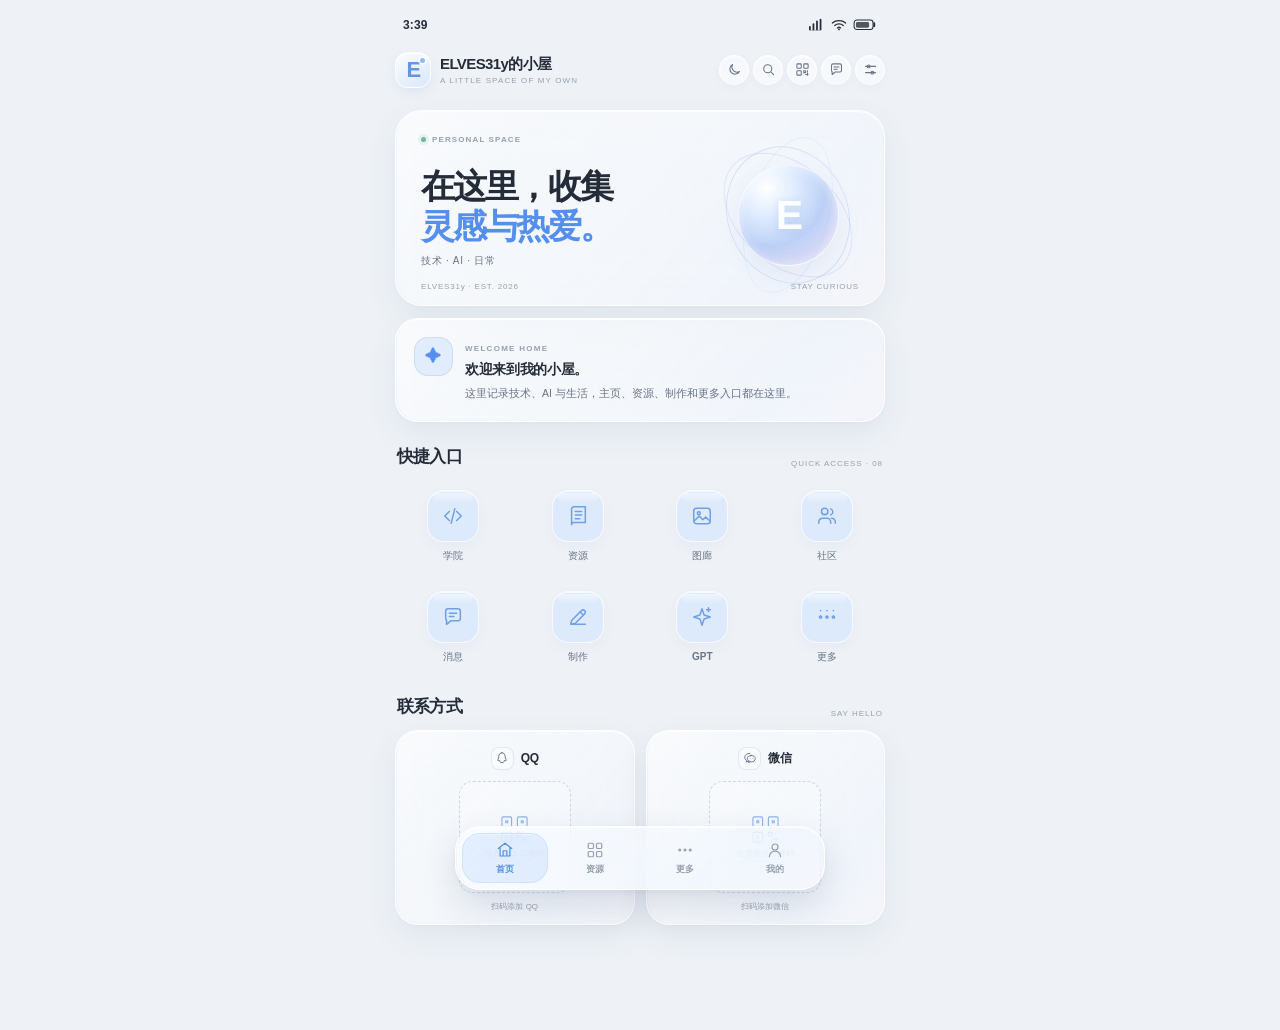
==== index.html @ 3756c9dd "Polish standalone app homepage: restore glass setting on load and reset search filters" ====
<!doctype html>
<html lang="zh-CN" data-theme="light">
<head>
<meta charset="utf-8">
<meta name="viewport" content="width=device-width,initial-scale=1,viewport-fit=cover">
<meta name="theme-color" content="#eef2f7">
<meta name="description" content="ELVES31y的小屋：一个轻量、简约的个人工具与社区入口。">
<title>ELVES31y的小屋</title>
<style>
:root{
 color-scheme:light;
 --page:#eef2f7;--ink:#252c39;--muted:#687487;--faint:#96a0af;
 --glass-alpha:.43;--glass-strong-alpha:.60;--glass-blur:20px;
 --stroke:rgba(255,255,255,.76);--stroke-soft:rgba(87,112,151,.13);
 --shadow:0 12px 32px rgba(54,74,108,.075),0 2px 6px rgba(54,74,108,.025),inset 0 1px 0 rgba(255,255,255,.85);
 --accent:#82b3ff;--accent-strong:#548fee;--accent-wash:rgba(121,172,255,.17);
 --ease:cubic-bezier(.2,.72,.25,1);
}
html[data-theme="dark"]{
 color-scheme:dark;
 --page:#191e27;--ink:#f0f3f8;--muted:#b2bdcd;--faint:#8290a3;
 --stroke:rgba(255,255,255,.15);--stroke-soft:rgba(226,235,255,.09);
 --shadow:0 15px 35px rgba(0,0,0,.18),0 2px 7px rgba(0,0,0,.08),inset 0 1px 0 rgba(255,255,255,.13);
 --accent:#91bdff;--accent-strong:#8db8ff;--accent-wash:rgba(117,169,255,.17);
}
*{box-sizing:border-box}
html{min-height:100%;scroll-behavior:smooth;scroll-padding-top:20px;background:var(--page)}
body{margin:0;min-height:100vh;overflow-x:hidden;background:var(--page);color:var(--ink);font-family:-apple-system,BlinkMacSystemFont,"SF Pro Display","Segoe UI","PingFang SC","Microsoft YaHei",sans-serif;-webkit-font-smoothing:antialiased;transition:background-color .28s ease,color .28s ease}
button,input{font:inherit}
button,a{-webkit-tap-highlight-color:transparent}
button{color:inherit}
svg{display:block}
button:focus-visible,a:focus-visible,input:focus-visible{outline:2px solid var(--accent-strong);outline-offset:3px}
.app{width:min(100%,520px);min-height:100vh;margin:0 auto;padding:env(safe-area-inset-top,0) 15px calc(105px + env(safe-area-inset-bottom,0));}
.statusbar{height:27px;display:flex;align-items:center;justify-content:space-between;padding:0 8px;color:var(--ink);font-size:12px;font-weight:700;letter-spacing:.01em}
.status-right{display:flex;align-items:center;gap:6px;color:var(--ink)}
.status-icon{width:16px;height:14px;display:block}
.battery{width:24px;height:12px}
.status-caption{font-size:10px;color:var(--muted);font-weight:550;margin-left:-3px}
.header{display:flex;align-items:center;justify-content:space-between;gap:8px;margin-top:4px;min-height:49px}
.brand{display:flex;align-items:center;gap:9px;min-width:0;color:var(--ink);text-decoration:none}
.logo{position:relative;width:36px;height:36px;flex:0 0 auto;display:grid;place-items:center;border-radius:13px;border:1px solid rgba(255,255,255,.78);background:linear-gradient(145deg,rgba(255,255,255,.78),rgba(199,221,255,.54));box-shadow:0 4px 12px rgba(70,104,160,.09),inset 0 1px 0 rgba(255,255,255,.9);color:#6495e1;font-size:22px;font-weight:780;letter-spacing:-.08em}
.logo:after{content:"";position:absolute;width:5px;height:5px;right:5px;top:5px;border-radius:50%;background:#8dbaff;box-shadow:0 0 0 2px rgba(255,255,255,.65)}
html[data-theme="dark"] .logo{background:linear-gradient(145deg,rgba(255,255,255,.12),rgba(112,150,220,.2));border-color:rgba(255,255,255,.17);color:#a8caff}
html[data-theme="dark"] .logo:after{box-shadow:0 0 0 2px rgba(39,49,66,.7)}
.brand-text{min-width:0}
.brand-name{display:block;font-weight:760;font-size:15px;line-height:1.2;letter-spacing:-.04em;white-space:nowrap}
.brand-sub{display:block;margin-top:4px;color:var(--faint);font-size:8px;line-height:1;letter-spacing:.14em}
.header-actions{display:flex;align-items:center;gap:4px;flex:0 0 auto}
.round-button{width:30px;height:30px;min-width:30px;display:grid;place-items:center;padding:0;border:1px solid var(--stroke);border-radius:50%;background:rgba(255,255,255,.48);color:var(--muted);box-shadow:0 3px 10px rgba(53,72,106,.035),inset 0 1px 0 rgba(255,255,255,.66);cursor:pointer;transition:transform .22s var(--ease),background-color .25s,border-color .25s}
html[data-theme="dark"] .round-button{background:rgba(255,255,255,.065);box-shadow:0 3px 10px rgba(0,0,0,.07),inset 0 1px 0 rgba(255,255,255,.09)}
.round-button svg{width:15px;height:15px;stroke:currentColor;fill:none;stroke-width:1.65;stroke-linecap:round;stroke-linejoin:round}
.round-button:active{transform:scale(.91)}
.glass{
 position:relative;isolation:isolate;overflow:hidden;
 border:1px solid var(--stroke);background:rgba(255,255,255,var(--glass-alpha));
 box-shadow:var(--shadow);
 -webkit-backdrop-filter:blur(var(--glass-blur)) saturate(145%);
 backdrop-filter:blur(var(--glass-blur)) saturate(145%);
 transition:background-color .28s ease,border-color .28s ease,box-shadow .28s ease;
}
html[data-theme="dark"] .glass{background:rgba(41,48,61,var(--glass-alpha))}
.glass:before{
 content:"";position:absolute;z-index:0;inset:0;border-radius:inherit;pointer-events:none;opacity:.19;mix-blend-mode:soft-light;
 background-image:url("data:image/svg+xml,%3Csvg xmlns='http://www.w3.org/2000/svg' width='128' height='128'%3E%3Cfilter id='grain'%3E%3CfeTurbulence type='fractalNoise' baseFrequency='.82' numOctaves='2' stitchTiles='stitch'/%3E%3C/filter%3E%3Crect width='100%25' height='100%25' filter='url(%23grain)' opacity='.22'/%3E%3C/svg%3E");background-size:128px 128px;
}
.glass:after{
 content:"";position:absolute;z-index:0;inset:0;border-radius:inherit;pointer-events:none;
 background:linear-gradient(132deg,rgba(255,255,255,.48),rgba(255,255,255,.10) 23%,transparent 46%,rgba(139,181,255,.04) 78%,rgba(237,177,220,.035));
 box-shadow:inset 0 1px 0 rgba(255,255,255,.57),inset 1px 0 rgba(140,187,255,.11),inset -1px 0 rgba(255,174,210,.09);
}
html[data-theme="dark"] .glass:after{
 background:linear-gradient(132deg,rgba(255,255,255,.16),rgba(255,255,255,.035) 24%,transparent 48%,rgba(139,181,255,.045) 78%,rgba(237,177,220,.025));
 box-shadow:inset 0 1px 0 rgba(255,255,255,.15),inset 1px 0 rgba(140,187,255,.09),inset -1px 0 rgba(255,174,210,.07);
}
.glass-content{position:relative;z-index:1}
.banner{display:flex;position:relative;min-height:176px;margin-top:16px;padding:20px 19px;border-radius:27px;text-decoration:none;color:var(--ink)}
.banner-copy{position:relative;z-index:2;width:66%;display:flex;flex-direction:column;align-items:flex-start}
.banner-kicker{display:flex;align-items:center;gap:6px;color:var(--faint);font-size:8px;letter-spacing:.14em;font-weight:690}
.status-dot{width:5px;height:5px;border-radius:50%;background:#71b79b;box-shadow:0 0 0 3px rgba(113,183,155,.12)}
.banner h1{margin:19px 0 7px;max-width:245px;font-size:clamp(25px,7vw,31px);line-height:1.17;font-weight:770;letter-spacing:-.065em}
.banner h1 span{color:var(--accent-strong)}
.banner-sub{margin:0;color:var(--muted);font-size:10px;letter-spacing:.07em}
.banner-orb-wrap{position:absolute;z-index:1;right:12px;top:25px;width:133px;height:133px;display:grid;place-items:center}
.banner-orbit{position:absolute;inset:3px;border:1px solid rgba(122,166,245,.27);border-radius:50%;transform:rotate(-24deg) scaleX(.86)}
.banner-orbit:before{content:"";position:absolute;inset:13px -8px;border:1px solid rgba(170,151,231,.23);border-radius:50%;transform:rotate(56deg)}
.banner-orbit:after{content:"";position:absolute;inset:25px -17px;border:1px solid rgba(145,183,250,.16);border-radius:50%;transform:rotate(-43deg)}
.banner-orb{width:91px;height:91px;position:relative;display:grid;place-items:center;border-radius:50%;background:radial-gradient(circle at 28% 22%,rgba(255,255,255,.96),rgba(222,235,255,.82) 25%,rgba(147,180,244,.55) 56%,rgba(195,175,240,.28) 78%,rgba(255,255,255,.12));border:1px solid rgba(255,255,255,.68);box-shadow:inset 0 2px 12px rgba(255,255,255,.59),inset -8px -10px 20px rgba(105,137,207,.13),0 12px 25px rgba(88,120,187,.09);color:rgba(255,255,255,.95);font-size:37px;font-weight:760;letter-spacing:-.07em;text-shadow:0 2px 9px rgba(79,116,188,.18)}
html[data-theme="dark"] .banner-orb{background:radial-gradient(circle at 28% 22%,rgba(231,240,255,.65),rgba(134,166,231,.41) 27%,rgba(97,107,173,.31) 60%,rgba(160,130,207,.14) 82%);border-color:rgba(255,255,255,.2);color:rgba(255,255,255,.89);box-shadow:inset 0 2px 12px rgba(255,255,255,.16),inset -8px -10px 20px rgba(0,0,0,.08),0 12px 25px rgba(0,0,0,.1)}
.banner-foot{position:absolute;z-index:2;left:20px;right:20px;bottom:12px;display:flex;justify-content:space-between;gap:8px;color:var(--faint);font-size:8px;letter-spacing:.1em}
.welcome{display:flex;align-items:flex-start;gap:12px;margin-top:12px;padding:16px 15px;border-radius:23px}
.welcome-symbol{position:relative;z-index:1;width:39px;height:39px;flex:0 0 auto;border-radius:14px;border:1px solid var(--stroke-soft);background:var(--accent-wash);color:var(--accent-strong);display:grid;place-items:center;font-size:17px}
.welcome-copy{position:relative;z-index:1;flex:1;min-width:0}
.welcome-eyebrow{color:var(--faint);font-size:8px;font-weight:730;letter-spacing:.16em}
.welcome h2{margin:5px 0 5px;font-size:14px;line-height:1.35;letter-spacing:-.025em;font-weight:735}
.welcome p{margin:0;color:var(--muted);font-size:10.5px;line-height:1.8}
.section{margin-top:23px}
.section-heading{display:flex;align-items:end;justify-content:space-between;gap:10px;margin:0 2px 12px}
.section-heading h2{margin:0;font-size:17px;font-weight:760;letter-spacing:-.045em}
.section-meta{color:var(--faint);font-size:8px;letter-spacing:.12em}
.entry-grid{display:grid;grid-template-columns:repeat(4,minmax(0,1fr));gap:8px 4px}
.entry{border:1px solid transparent;background:transparent;border-radius:18px;min-width:0;min-height:78px;padding:7px 2px 8px;display:flex;flex-direction:column;align-items:center;justify-content:flex-start;gap:7px;color:var(--muted);font-size:10px;font-weight:590;cursor:pointer;transition:transform .2s var(--ease),background-color .22s,border-color .22s}
.entry:active{transform:scale(.93)}
.entry-icon{width:48px;height:48px;display:grid;place-items:center;border-radius:16px;background:rgba(203,225,255,.47);border:1px solid rgba(255,255,255,.72);box-shadow:0 5px 13px rgba(66,96,147,.045),inset 0 1px 0 rgba(255,255,255,.76);color:#719fe5;position:relative}
.entry-icon:after{content:"";position:absolute;left:5px;right:5px;top:2px;height:10px;border-radius:12px;background:linear-gradient(rgba(255,255,255,.53),transparent);pointer-events:none}
.entry-icon svg{position:relative;z-index:1;width:22px;height:22px;stroke:currentColor;fill:none;stroke-width:1.65;stroke-linecap:round;stroke-linejoin:round}
html[data-theme="dark"] .entry-icon{background:rgba(110,146,204,.17);border-color:rgba(255,255,255,.12);box-shadow:inset 0 1px rgba(255,255,255,.09);color:#a9caff}
.entry-label{line-height:1.3;white-space:nowrap}
.contact-grid{display:grid;grid-template-columns:repeat(2,minmax(0,1fr));gap:11px}
.contact-card{min-width:0;min-height:159px;padding:13px 11px 12px;border-radius:23px;display:flex;flex-direction:column;align-items:center;text-align:center;cursor:pointer;transition:transform .2s var(--ease),border-color .25s}
.contact-card:active{transform:scale(.975)}
.contact-card:focus-visible{outline-offset:3px}
.contact-heading{position:relative;z-index:1;display:flex;align-items:center;justify-content:center;gap:7px;width:100%;font-size:12px;font-weight:730;letter-spacing:-.02em}
.contact-symbol{width:23px;height:23px;border-radius:8px;border:1px solid var(--stroke-soft);background:rgba(255,255,255,.32);color:var(--muted);display:grid;place-items:center}
html[data-theme="dark"] .contact-symbol{background:rgba(255,255,255,.05)}
.contact-symbol svg{width:14px;height:14px;stroke:currentColor;fill:none;stroke-width:1.65;stroke-linecap:round;stroke-linejoin:round}
.qr-frame{position:relative;z-index:1;width:min(100%,105px);aspect-ratio:1;margin:11px auto 8px;border-radius:14px;border:1px dashed rgba(111,148,203,.33);background:rgba(255,255,255,.23);display:flex;flex-direction:column;align-items:center;justify-content:center;gap:3px;overflow:hidden}
html[data-theme="dark"] .qr-frame{background:rgba(9,14,22,.19);border-color:rgba(170,196,240,.2)}
.qr-placeholder-icon{width:31px;height:31px;color:var(--accent-strong);opacity:.65}
.qr-placeholder-icon svg{width:100%;height:100%;stroke:currentColor;fill:none;stroke-width:1.15;stroke-linejoin:round}
.qr-hint{color:var(--faint);font-size:8px;letter-spacing:.03em;line-height:1.5}
.qr-note{position:relative;z-index:1;color:var(--faint);font-size:8px}
.contact-card.is-highlighted{border-color:rgba(105,158,239,.5);box-shadow:0 0 0 3px rgba(105,158,239,.08),var(--shadow)}
.bottom-nav-wrap{position:fixed;z-index:20;left:0;right:0;bottom:calc(10px + env(safe-area-inset-bottom,0));display:flex;justify-content:center;padding:0 18px;pointer-events:none}
.bottom-nav{pointer-events:auto;position:relative;width:min(100%,370px);min-height:64px;padding:6px;display:grid;grid-template-columns:repeat(4,minmax(0,1fr));gap:4px;border-radius:25px;border:1px solid var(--stroke);background:rgba(249,251,255,var(--glass-strong-alpha));box-shadow:0 15px 36px rgba(46,65,100,.15),0 3px 8px rgba(46,65,100,.045),inset 0 1px 0 rgba(255,255,255,.8);-webkit-backdrop-filter:blur(27px) saturate(165%);backdrop-filter:blur(27px) saturate(165%)}
html[data-theme="dark"] .bottom-nav{background:rgba(38,45,58,var(--glass-strong-alpha));box-shadow:0 15px 36px rgba(0,0,0,.26),inset 0 1px 0 rgba(255,255,255,.13)}
.tab{position:relative;z-index:1;display:flex;flex-direction:column;align-items:center;justify-content:center;gap:4px;min-width:0;min-height:49px;padding:5px 3px;border:1px solid transparent;border-radius:18px;background:transparent;color:var(--faint);text-decoration:none;cursor:pointer;transition:transform .2s var(--ease),background-color .22s,color .22s}
.tab:active{transform:scale(.94)}
.tab svg{width:18px;height:18px;stroke:currentColor;fill:none;stroke-width:1.65;stroke-linecap:round;stroke-linejoin:round}
.tab span{font-size:9px;font-weight:620;letter-spacing:.02em}
.tab[aria-current="page"]{color:var(--accent-strong);background:var(--accent-wash);border-color:rgba(118,167,247,.17);box-shadow:inset 0 1px 0 rgba(255,255,255,.32)}
.dialog{width:min(calc(100% - 32px),350px);max-width:350px;max-height:calc(100% - 40px);padding:21px;border:1px solid var(--stroke);border-radius:25px;background:rgba(248,250,255,var(--glass-strong-alpha));color:var(--ink);box-shadow:0 22px 70px rgba(27,40,66,.22),inset 0 1px 0 rgba(255,255,255,.75);-webkit-backdrop-filter:blur(28px) saturate(150%);backdrop-filter:blur(28px) saturate(150%);overflow:auto}
html[data-theme="dark"] .dialog{background:rgba(36,43,56,var(--glass-strong-alpha));box-shadow:0 22px 70px rgba(0,0,0,.33),inset 0 1px 0 rgba(255,255,255,.13)}
.dialog::backdrop{background:rgba(29,38,54,.2);-webkit-backdrop-filter:blur(4px);backdrop-filter:blur(4px)}
.dialog-head{display:flex;align-items:center;justify-content:space-between;gap:10px;margin-bottom:17px}
.dialog-head h2{margin:0;font-size:16px;letter-spacing:-.035em}
.dialog-close{width:29px;height:29px;border-radius:50%;border:1px solid var(--stroke-soft);background:rgba(255,255,255,.3);color:var(--muted);font-size:19px;line-height:1;cursor:pointer}
.dialog-copy{margin:0;color:var(--muted);font-size:11px;line-height:1.8}
.search-input{width:100%;height:42px;padding:0 13px;border:1px solid var(--stroke);border-radius:14px;background:rgba(255,255,255,.38);color:var(--ink);outline-offset:2px}
html[data-theme="dark"] .search-input{background:rgba(8,13,22,.23)}
.settings-line{display:flex;justify-content:space-between;align-items:center;gap:10px;margin:4px 0 12px;font-size:11px;color:var(--muted)}
.settings-line output{color:var(--accent-strong);font-weight:720;font-variant-numeric:tabular-nums}
.transparency-range{width:100%;accent-color:var(--accent-strong);cursor:pointer}
.range-labels{display:flex;justify-content:space-between;margin-top:7px;color:var(--faint);font-size:9px}
.entry-feedback{margin-top:13px;padding:12px;border:1px solid var(--stroke-soft);border-radius:14px;background:rgba(255,255,255,.17);color:var(--muted);font-size:10px;line-height:1.8}
[hidden]{display:none!important}
@media(min-width:600px){
 .app{padding-top:10px}
 .statusbar{height:30px}
 .header{margin-top:5px}
 .banner{min-height:196px;padding:24px 25px}
 .banner h1{font-size:34px;margin-top:23px}
 .banner-orb-wrap{right:23px;top:31px;width:146px;height:146px}
 .banner-orb{width:101px;height:101px;font-size:41px}
 .banner-foot{left:25px;right:25px;bottom:14px}
 .welcome{padding:18px}
 .entry-grid{gap:10px 8px}
 .entry{min-height:86px;padding-top:9px}
 .entry-icon{width:52px;height:52px}
 .contact-card{min-height:179px;padding-top:16px}
 .qr-frame{width:112px}
}
@media(max-width:370px){
 .app{padding-left:11px;padding-right:11px}
 .header{gap:5px}
 .logo{width:32px;height:32px;border-radius:12px}
 .brand{gap:6px}
 .brand-name{font-size:13px}
 .brand-sub{font-size:7px}
 .header-actions{gap:2px}
 .round-button{width:28px;height:28px;min-width:28px}
 .round-button svg{width:14px;height:14px}
 .banner{min-height:161px;padding:16px 14px}
 .banner-copy{width:69%}
 .banner h1{font-size:24px;margin-top:18px}
 .banner-orb-wrap{right:-7px;top:25px;width:112px;height:112px}
 .banner-orb{width:77px;height:77px;font-size:32px}
 .banner-foot{left:15px;right:15px;font-size:7px}
 .welcome{gap:9px;padding:13px 11px}
 .welcome-symbol{width:34px;height:34px;border-radius:12px}
 .welcome p{font-size:10px}
 .entry-grid{column-gap:1px}
 .entry-icon{width:44px;height:44px;border-radius:15px}
 .entry{min-height:72px;font-size:9px}
 .contact-grid{gap:8px}
 .contact-card{padding:12px 7px;min-height:151px}
 .qr-frame{width:min(100%,94px)}
 .bottom-nav-wrap{padding:0 14px}
}
@media(prefers-reduced-transparency:reduce){
 .glass,.bottom-nav,.dialog{background:rgba(244,247,251,.9);-webkit-backdrop-filter:none;backdrop-filter:none}
 html[data-theme="dark"] .glass,html[data-theme="dark"] .bottom-nav,html[data-theme="dark"] .dialog{background:rgba(43,49,59,.94)}
}
@media(prefers-reduced-motion:reduce){
 *,*::before,*::after{scroll-behavior:auto!important;transition-duration:.01ms!important;animation-duration:.01ms!important;animation-iteration-count:1!important}
}
</style>
</head>
<body>
<div class="app" id="home">
 <div class="statusbar" aria-label="状态栏示意">
  <span id="statusTime">9:41</span>
  <span class="status-right">
   <svg class="status-icon" viewBox="0 0 18 14" aria-label="信号"><path d="M1 12V9M5 12V6M9 12V3M13 12V1" stroke="currentColor" stroke-width="2" stroke-linecap="round"/><path d="M1 13h12" stroke="currentColor" stroke-width=".8" opacity=".45"/></svg>
   <svg class="status-icon" viewBox="0 0 18 14" aria-label="网络"><path d="M1.5 4.7C5.7 1.2 12.3 1.2 16.5 4.7M4.2 7.5c2.7-2.3 6.9-2.3 9.6 0M7.2 10.3c1-.9 2.6-.9 3.6 0" stroke="currentColor" stroke-width="1.45" stroke-linecap="round" fill="none"/><circle cx="9" cy="12" r="1" fill="currentColor"/></svg>
   <svg class="battery" viewBox="0 0 25 13" aria-label="电量示意"><rect x=".7" y="1.2" width="20.5" height="10.2" rx="3" fill="none" stroke="currentColor" stroke-width="1.1"/><rect x="2.7" y="3.2" width="14.2" height="6.2" rx="1.6" fill="currentColor" opacity=".78"/><path d="M22.5 4.4v3.4" stroke="currentColor" stroke-width="2" stroke-linecap="round"/></svg>
  </span>
 </div>
 <header class="header">
  <a class="brand" href="#home" aria-label="ELVES31y的小屋首页">
   <span class="logo" aria-hidden="true">E</span>
   <span class="brand-text"><span class="brand-name">ELVES31y的小屋</span><span class="brand-sub">A LITTLE SPACE OF MY OWN</span></span>
  </a>
  <div class="header-actions" aria-label="快捷操作">
   <button class="round-button" id="themeBtn" type="button" aria-label="切换深色主题" title="切换主题">
    <svg class="moon-icon" viewBox="0 0 24 24" aria-hidden="true"><path d="M20 15.1A8.2 8.2 0 0 1 8.9 4 8.2 8.2 0 1 0 20 15.1Z"/></svg>
    <svg class="sun-icon" viewBox="0 0 24 24" aria-hidden="true" hidden><circle cx="12" cy="12" r="4"/><path d="M12 2v2M12 20v2M4.9 4.9l1.5 1.5M17.6 17.6l1.5 1.5M2 12h2M20 12h2M4.9 19.1l1.5-1.5M17.6 6.4l1.5-1.5"/></svg>
   </button>
   <button class="round-button" id="searchBtn" type="button" aria-label="搜索入口" title="搜索">
    <svg viewBox="0 0 24 24" aria-hidden="true"><circle cx="10.8" cy="10.8" r="6.5"/><path d="m16 16 4.2 4.2"/></svg>
   </button>
   <button class="round-button" id="qrBtn" type="button" aria-label="查看二维码" title="二维码">
    <svg viewBox="0 0 24 24" aria-hidden="true"><rect x="3" y="3" width="7" height="7" rx="1.2"/><rect x="14" y="3" width="7" height="7" rx="1.2"/><rect x="3" y="14" width="7" height="7" rx="1.2"/><path d="M14 14h3v3h-3zM20 14v2M17 20h4M20 18v3"/></svg>
   </button>
   <button class="round-button" id="messageBtn" type="button" aria-label="消息与联系" title="消息">
    <svg viewBox="0 0 24 24" aria-hidden="true"><path d="M4 5.5A2.5 2.5 0 0 1 6.5 3h11A2.5 2.5 0 0 1 20 5.5v8a2.5 2.5 0 0 1-2.5 2.5H10l-5 4v-4.6a2.5 2.5 0 0 1-1-1.9z"/><path d="M8 8h8M8 11.5h5"/></svg>
   </button>
   <button class="round-button" id="settingsBtn" type="button" aria-label="设置玻璃通透度" title="设置">
    <svg viewBox="0 0 24 24" aria-hidden="true"><path d="M4 7h16M4 17h16"/><circle cx="9" cy="7" r="2.3"/><circle cx="15" cy="17" r="2.3"/></svg>
   </button>
  </div>
 </header>
 <main>
  <section class="banner glass" aria-labelledby="bannerTitle">
   <div class="banner-copy glass-content">
    <span class="banner-kicker"><i class="status-dot"></i> PERSONAL SPACE</span>
    <h1 id="bannerTitle">在这里，收集<br><span>灵感与热爱。</span></h1>
    <p class="banner-sub">技术 · AI · 日常</p>
   </div>
   <div class="banner-orb-wrap" aria-hidden="true"><span class="banner-orbit"></span><span class="banner-orb">E</span></div>
   <div class="banner-foot" aria-hidden="true"><span>ELVES31y · EST. 2026</span><span>STAY CURIOUS</span></div>
  </section>
  <section class="welcome glass" id="welcome-card" aria-labelledby="welcomeTitle">
   <span class="welcome-symbol glass-content" aria-hidden="true">✦</span>
   <div class="welcome-copy glass-content"><span class="welcome-eyebrow">WELCOME HOME</span><h2 id="welcomeTitle">欢迎来到我的小屋。</h2><p>这里记录技术、AI 与生活，主页、资源、制作和更多入口都在这里。</p></div>
  </section>
  <section class="section" id="shortcut-grid" aria-labelledby="shortcutTitle">
   <div class="section-heading"><h2 id="shortcutTitle">快捷入口</h2><span class="section-meta">QUICK ACCESS · 08</span></div>
   <div class="entry-grid" id="entryGrid">
    <button class="entry" type="button" data-entry="学院" data-description="集中放置技术学习笔记、开发记录与实用教程。"><span class="entry-icon"><svg viewBox="0 0 24 24" aria-hidden="true"><path d="m8 7-5 5 5 5M16 7l5 5-5 5M14 4l-4 16"/></svg></span><span class="entry-label">学院</span></button>
    <button class="entry" type="button" data-entry="资源" data-description="这里可以收纳常用工具、软件下载和实用链接。"><span class="entry-icon"><svg viewBox="0 0 24 24" aria-hidden="true"><path d="M5 4.5A2.5 2.5 0 0 1 7.5 2H20v17H7.5A2.5 2.5 0 0 0 5 21.5zM5 4.5v17M9 7h7M9 11h7M9 15h5"/></svg></span><span class="entry-label">资源</span></button>
    <button class="entry" type="button" data-entry="图廊" data-description="为个人图片、设计作品和喜欢的视觉素材预留的入口。"><span class="entry-icon"><svg viewBox="0 0 24 24" aria-hidden="true"><rect x="3" y="3.5" width="18" height="17" rx="3"/><circle cx="8.5" cy="9" r="1.6"/><path d="m4 17 5-5 4 4 3-3 4 4"/></svg></span><span class="entry-label">图廊</span></button>
    <button class="entry" type="button" data-entry="社区" data-description="一个分享想法、交流兴趣和发现新内容的入口。"><span class="entry-icon"><svg viewBox="0 0 24 24" aria-hidden="true"><path d="M16 20v-1.5a4 4 0 0 0-4-4H7a4 4 0 0 0-4 4V20M9.5 10.5a3.5 3.5 0 1 0 0-7 3.5 3.5 0 0 0 0 7ZM16 4.2a3.5 3.5 0 0 1 0 6.6M17 14.5a4 4 0 0 1 4 4V20"/></svg></span><span class="entry-label">社区</span></button>
    <button class="entry" type="button" data-entry="消息" data-description="消息服务尚未连接。二维码联系方式可以先用来联系我。"><span class="entry-icon"><svg viewBox="0 0 24 24" aria-hidden="true"><path d="M4 5.5A2.5 2.5 0 0 1 6.5 3h11A2.5 2.5 0 0 1 20 5.5v8a2.5 2.5 0 0 1-2.5 2.5H10l-5 4v-4.6a2.5 2.5 0 0 1-1-1.9z"/><path d="M8 8h8M8 11.5h5"/></svg></span><span class="entry-label">消息</span></button>
    <button class="entry" type="button" data-entry="制作" data-description="用于放置创作工具、项目过程和个人制作内容。"><span class="entry-icon"><svg viewBox="0 0 24 24" aria-hidden="true"><path d="m14.2 6.3 3.5 3.5M4 20l4.8-1 10.7-10.7a2.5 2.5 0 0 0-3.5-3.5L5.3 15.5zM4 20h16"/></svg></span><span class="entry-label">制作</span></button>
    <button class="entry" type="button" data-entry="GPT" data-description="为 AI 对话、模型实验和提示词工具预留的入口。"><span class="entry-icon"><svg viewBox="0 0 24 24" aria-hidden="true"><path d="m12 3 2.25 6.75L21 12l-6.75 2.25L12 21l-2.25-6.75L3 12l6.75-2.25zM19 2v4M17 4h4"/></svg></span><span class="entry-label">GPT</span></button>
    <button class="entry" type="button" data-entry="更多" data-description="更多轻量工具与社区能力可以逐步接入这里。"><span class="entry-icon"><svg viewBox="0 0 24 24" aria-hidden="true"><circle cx="5" cy="12" r="1.2"/><circle cx="12" cy="12" r="1.2"/><circle cx="19" cy="12" r="1.2"/><path d="M5 5v.1M12 5v.1M19 5v.1"/></svg></span><span class="entry-label">更多</span></button>
   </div>
  </section>
  <section class="section" id="contact" aria-labelledby="contactTitle">
   <div class="section-heading"><h2 id="contactTitle">联系方式</h2><span class="section-meta">SAY HELLO</span></div>
   <div class="contact-grid">
    <button class="contact-card glass" type="button" data-contact="QQ" aria-label="QQ二维码占位卡片">
     <span class="contact-heading glass-content"><span class="contact-symbol"><svg viewBox="0 0 24 24" aria-hidden="true"><path d="M12 3c-3.3 0-5.5 2.9-5.5 7.1 0 1.2-.5 2.8-1.2 4.2-.6 1.2-.7 2.4.2 2.5.8.1 1.4-.7 1.8-1.2.2 2.5 1.7 4.1 4.7 4.1s4.5-1.6 4.7-4.1c.4.5 1 1.3 1.8 1.2.9-.1.8-1.3.2-2.5-.7-1.4-1.2-3-1.2-4.2C17.5 5.9 15.3 3 12 3z"/></svg></span><span>QQ</span></span>
     <span class="qr-frame glass-content"><span class="qr-placeholder-icon"><svg viewBox="0 0 32 32" aria-hidden="true"><rect x="3" y="3" width="10" height="10" rx="1.5"/><rect x="19" y="3" width="10" height="10" rx="1.5"/><rect x="3" y="19" width="10" height="10" rx="1.5"/><path d="M7 7h2v2H7zM23 7h2v2h-2zM7 23h2v2H7zM19 19h4v4h-4zM26 19v3M23 26h6M27 25v4"/></svg></span><span class="qr-hint">放置 QQ 二维码</span></span>
     <span class="qr-note glass-content">扫码添加 QQ</span>
    </button>
    <button class="contact-card glass" type="button" data-contact="微信" aria-label="微信二维码占位卡片">
     <span class="contact-heading glass-content"><span class="contact-symbol"><svg viewBox="0 0 24 24" aria-hidden="true"><path d="M11.5 4C6.8 4 3 7 3 10.7c0 2.2 1.3 4.2 3.4 5.4L5.5 19l3.6-1.7c.8.2 1.6.3 2.4.3.1 0 .3 0 .4-.01"/><path d="M14.3 7.5c3.8 0 6.7 2.5 6.7 5.6s-2.9 5.6-6.7 5.6c-.7 0-1.4-.1-2-.3L9.5 20l.8-2.5c-1.6-1-2.7-2.6-2.7-4.4 0-3.1 2.9-5.6 6.7-5.6Z"/><circle cx="8" cy="10" r=".7" fill="currentColor" stroke="none"/><circle cx="13" cy="10" r=".7" fill="currentColor" stroke="none"/><circle cx="12.3" cy="12.9" r=".65" fill="currentColor" stroke="none"/><circle cx="17" cy="12.9" r=".65" fill="currentColor" stroke="none"/></svg></span><span>微信</span></span>
     <span class="qr-frame glass-content"><span class="qr-placeholder-icon"><svg viewBox="0 0 32 32" aria-hidden="true"><rect x="3" y="3" width="10" height="10" rx="1.5"/><rect x="19" y="3" width="10" height="10" rx="1.5"/><rect x="3" y="19" width="10" height="10" rx="1.5"/><path d="M7 7h2v2H7zM23 7h2v2h-2zM7 23h2v2H7zM19 19h4v4h-4zM26 19v3M23 26h6M27 25v4"/></svg></span><span class="qr-hint">放置微信二维码</span></span>
     <span class="qr-note glass-content">扫码添加微信</span>
    </button>
   </div>
  </section>
 </main>
</div>
<nav class="bottom-nav-wrap" aria-label="底部导航">
 <div class="bottom-nav glass" id="bottomNav">
  <a class="tab" href="#home" data-tab="home" aria-current="page"><svg viewBox="0 0 24 24" aria-hidden="true"><path d="m3 10 9-7 9 7M5.5 9v11h13V9M9.5 20v-7h5v7"/></svg><span>首页</span></a>
  <a class="tab" href="#shortcut-grid" data-tab="resources"><svg viewBox="0 0 24 24" aria-hidden="true"><rect x="3" y="3" width="7" height="7" rx="1.4"/><rect x="14" y="3" width="7" height="7" rx="1.4"/><rect x="3" y="14" width="7" height="7" rx="1.4"/><rect x="14" y="14" width="7" height="7" rx="1.4"/></svg><span>资源</span></a>
  <a class="tab" href="#contact" data-tab="more"><svg viewBox="0 0 24 24" aria-hidden="true"><circle cx="5" cy="12" r="1.25"/><circle cx="12" cy="12" r="1.25"/><circle cx="19" cy="12" r="1.25"/></svg><span>更多</span></a>
  <a class="tab" href="#welcome-card" data-tab="me"><svg viewBox="0 0 24 24" aria-hidden="true"><circle cx="12" cy="8" r="4"/><path d="M4.5 21a7.5 7.5 0 0 1 15 0"/></svg><span>我的</span></a>
 </div>
</nav>
<dialog class="dialog" id="utilityDialog" aria-labelledby="dialogTitle">
 <div class="dialog-head"><h2 id="dialogTitle">设置</h2><button class="dialog-close" id="dialogClose" type="button" aria-label="关闭">×</button></div>
 <div id="dialogBody"></div>
</dialog>
<script>
(function(){
 "use strict";
 var root=document.documentElement;
 var themeButton=document.getElementById("themeBtn");
 var themeMeta=document.querySelector('meta[name="theme-color"]');
 var dialog=document.getElementById("utilityDialog");
 var dialogTitle=document.getElementById("dialogTitle");
 var dialogBody=document.getElementById("dialogBody");
 var closeButton=document.getElementById("dialogClose");
 var reduceMotion=window.matchMedia("(prefers-reduced-motion: reduce)").matches;

 try{
  var savedTheme=localStorage.getItem("elves-home-theme");
  if(savedTheme==="dark")root.setAttribute("data-theme","dark");
 }catch(e){}
 function syncTheme(){
  var dark=root.getAttribute("data-theme")==="dark";
  var moon=themeButton.querySelector(".moon-icon");
  var sun=themeButton.querySelector(".sun-icon");
  moon.hidden=dark;
  sun.hidden=!dark;
  themeButton.setAttribute("aria-label",dark?"切换浅色主题":"切换深色主题");
  if(themeMeta)themeMeta.setAttribute("content",dark?"#191e27":"#eef2f7");
 }
 syncTheme();
 var initialGlass=72;
 try{initialGlass=Number(localStorage.getItem("elves-home-glass")||72)}catch(e){}
 (function(){
  var value=Math.max(20,Math.min(90,initialGlass||72));
  var t=(value-20)/70;
  root.style.setProperty("--glass-alpha",(0.23+t*0.31).toFixed(3));
  root.style.setProperty("--glass-strong-alpha",(0.38+t*0.29).toFixed(3));
  root.style.setProperty("--glass-blur",(12+t*12).toFixed(1)+"px");
 })();
 themeButton.addEventListener("click",function(){
  var dark=root.getAttribute("data-theme")!=="dark";
  root.setAttribute("data-theme",dark?"dark":"light");
  syncTheme();
  try{localStorage.setItem("elves-home-theme",dark?"dark":"light")}catch(e){}
 });

 function openDialog(title,html){
  dialogTitle.textContent=title;
  dialogBody.innerHTML=html;
  if(typeof dialog.showModal==="function")dialog.showModal();else dialog.setAttribute("open","");
 }
 function closeDialog(){if(typeof dialog.close==="function"&&dialog.open)dialog.close();else dialog.removeAttribute("open")}
 closeButton.addEventListener("click",closeDialog);
 dialog.addEventListener("click",function(event){if(event.target===dialog)closeDialog()});

 document.getElementById("settingsBtn").addEventListener("click",function(){
  openDialog("玻璃外观",'<p class="dialog-copy" style="margin-bottom:18px">轻微调整面板通透程度，文字始终保持清晰。</p><div class="settings-line"><label for="glassRange">玻璃通透度</label><output id="glassOutput">72%</output></div><input class="transparency-range" id="glassRange" type="range" min="20" max="90" step="1" value="72" aria-label="玻璃通透度"><div class="range-labels"><span>柔和磨砂</span><span>高通透</span></div>');
  var range=document.getElementById("glassRange");
  var output=document.getElementById("glassOutput");
  var saved=72;
  try{saved=Number(localStorage.getItem("elves-home-glass")||72)}catch(e){}
  range.value=String(saved);
  applyGlass(saved);
  range.addEventListener("input",function(){applyGlass(range.value);try{localStorage.setItem("elves-home-glass",range.value)}catch(e){}});
  function applyGlass(raw){
   var value=Math.max(20,Math.min(90,Number(raw)||72));
   var t=(value-20)/70;
   root.style.setProperty("--glass-alpha",(0.23+t*0.31).toFixed(3));
   root.style.setProperty("--glass-strong-alpha",(0.38+t*0.29).toFixed(3));
   root.style.setProperty("--glass-blur",(12+t*12).toFixed(1)+"px");
   output.value=value+"%";
  }
 });
 document.getElementById("searchBtn").addEventListener("click",function(){
  document.querySelectorAll(".entry").forEach(function(item){item.hidden=false});
  openDialog("搜索快捷入口",'<input class="search-input" id="entrySearch" type="search" placeholder="搜索学院、资源、图廊…" aria-label="搜索入口"><p class="dialog-copy" style="margin-top:10px">输入名称后，首页宫格会即时筛选匹配入口。</p>');
  var input=document.getElementById("entrySearch");
  input.addEventListener("input",function(){
   var q=input.value.trim().toLocaleLowerCase();
   document.querySelectorAll(".entry").forEach(function(item){
    item.hidden=!item.dataset.entry.toLocaleLowerCase().includes(q);
   });
  });
  input.focus();
 });
 function scrollToTarget(selector){
  var target=document.querySelector(selector);
  if(!target)return;
  target.scrollIntoView({behavior:reduceMotion?"auto":"smooth",block:"start"});
 }
 document.getElementById("qrBtn").addEventListener("click",function(){scrollToTarget("#contact")});
 document.getElementById("messageBtn").addEventListener("click",function(){scrollToTarget("#contact")});
 document.querySelectorAll("[data-entry]").forEach(function(entry){
  entry.addEventListener("click",function(){
   openDialog(entry.dataset.entry,'<p class="dialog-copy">'+entry.dataset.description+'</p><div class="entry-feedback">这是预留的功能入口，可以在后续接入对应页面或服务。</div>');
  });
 });
 document.querySelectorAll("[data-contact]").forEach(function(card){
  card.addEventListener("click",function(){
   document.querySelectorAll("[data-contact]").forEach(function(item){item.classList.remove("is-highlighted")});
   card.classList.add("is-highlighted");
   openDialog(card.dataset.contact+"二维码",'<p class="dialog-copy">当前是二维码占位框。将对应二维码图片替换到此卡片后，就可以用于扫码联系。</p>');
  });
 });
 var tabs=document.querySelectorAll("[data-tab]");
 tabs.forEach(function(tab){
  tab.addEventListener("click",function(){
   tabs.forEach(function(item){item.removeAttribute("aria-current")});
   tab.setAttribute("aria-current","page");
  });
 });
 var timeNode=document.getElementById("statusTime");
 function updateTime(){
  var now=new Date();
  var hours=String(now.getHours());
  var minutes=String(now.getMinutes()).padStart(2,"0");
  timeNode.textContent=hours+":"+minutes;
 }
 updateTime();
 window.setInterval(updateTime,30000);
})();
</script>
</body>
</html>
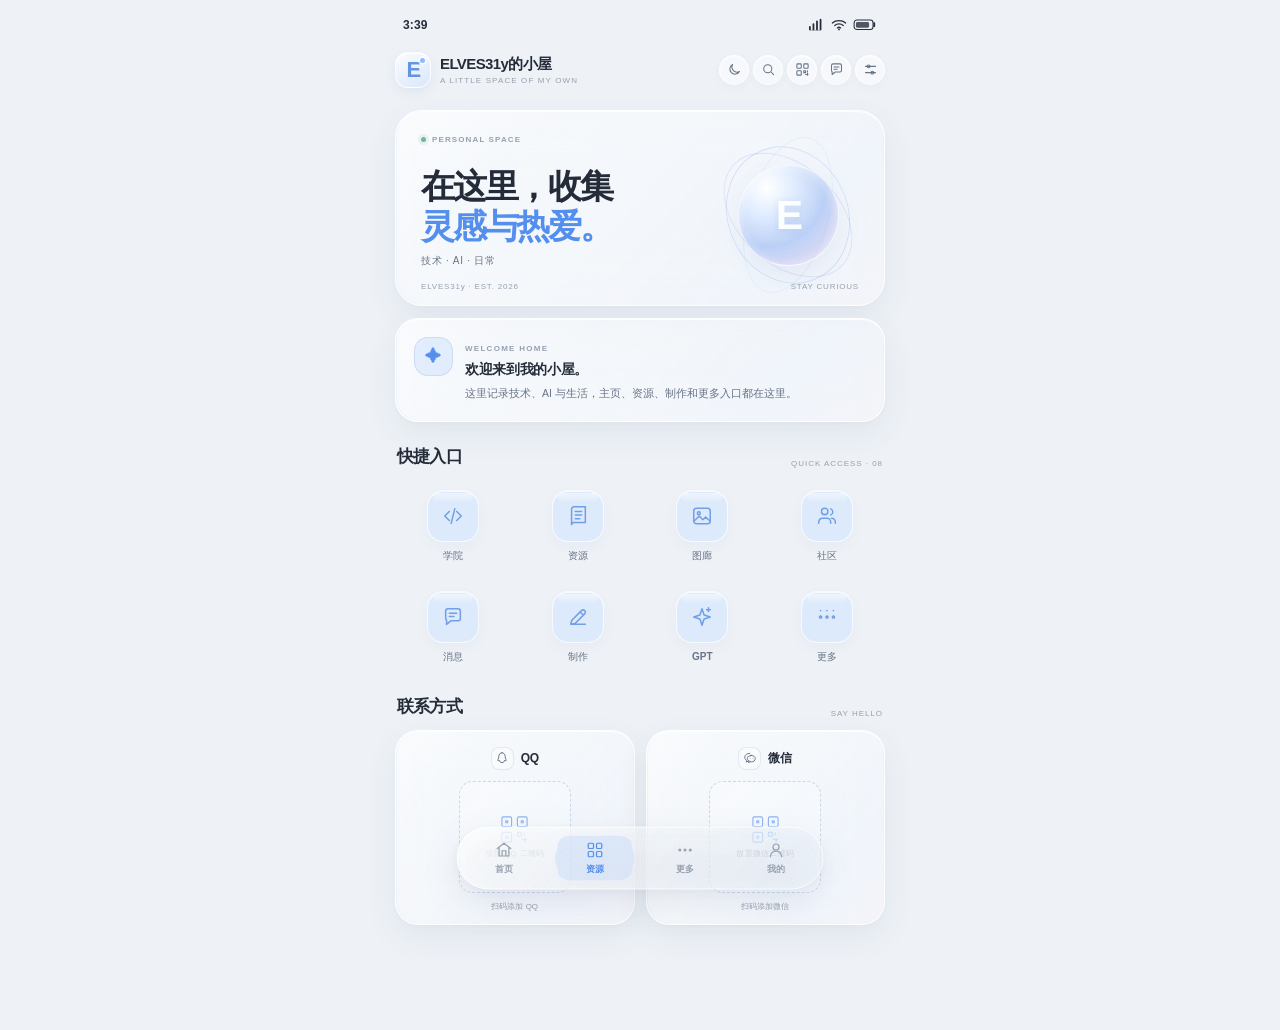
==== commit a6c9a787: "Refine all app corner radii, build Bezier-shaped floating navigation, and clean the header controls" ====
--- a/index.html
+++ b/index.html
@@ -194,6 +194,109 @@
 @media(prefers-reduced-motion:reduce){
  *,*::before,*::after{scroll-behavior:auto!important;transition-duration:.01ms!important;animation-duration:.01ms!important;animation-iteration-count:1!important}
 }
+
+/* Refined corner system: native-app continuous corners where supported. */
+@supports (corner-shape: squircle) {
+ .banner,.welcome,.contact-card,.qr-frame,.dialog,.logo,.entry-icon,.welcome-symbol,.contact-symbol {
+   corner-shape:squircle;
+ }
+ .banner{border-radius:29px}
+ .welcome{border-radius:24px}
+ .contact-card{border-radius:24px}
+ .qr-frame{border-radius:15px}
+ .logo{border-radius:14px}
+ .entry-icon{border-radius:17px}
+ .welcome-symbol{border-radius:15px}
+ .contact-symbol{border-radius:9px}
+ .dialog{border-radius:26px}
+}
+/* The header is intentionally one clean row of five circular controls. */
+.header-actions{gap:4px;flex-wrap:nowrap;align-items:center}
+.header-actions .round-button{flex:0 0 30px;border-radius:50%;overflow:hidden}
+.header-actions .round-button::before,.header-actions .round-button::after{display:none!important}
+.header-actions .round-button svg{position:relative;z-index:1;pointer-events:none}
+.header-actions .round-button[hidden]{display:none!important}
+@media(max-width:370px){
+ .app{padding-left:11px;padding-right:11px}
+ .header{gap:5px}
+ .brand{gap:6px}
+ .brand-name{font-size:12px;letter-spacing:-.045em}
+ .brand-sub{display:none}
+ .logo{width:31px;height:31px;border-radius:11px}
+ .header-actions{gap:2px}
+ .header-actions .round-button{flex-basis:27px;width:27px;height:27px;min-width:27px}
+ .header-actions .round-button svg{width:13px;height:13px}
+}
+/* Fallback uses a conventional pill only if local SVG clipping is unavailable. */
+.bottom-nav{
+ border-radius:999px;
+}
+.bottom-nav .tab{border-radius:18px}
+.nav-frame{display:none;pointer-events:none}
+.bottom-nav-wrap{filter:none}
+.bottom-nav.glass::before{
+ opacity:.18;
+ border-radius:inherit;
+}
+.bottom-nav.glass::after{border-radius:inherit}
+/* Supported browsers use true cubic-Bezier outlines, not a border-radius approximation. */
+@supports (clip-path:url(#bottomNavBezierClip)) {
+ .bottom-nav.glass{
+  border:0!important;border-radius:0!important;background:transparent!important;
+  box-shadow:none!important;backdrop-filter:none!important;-webkit-backdrop-filter:none!important;
+  overflow:visible!important;isolation:isolate;
+ }
+ .bottom-nav.glass::before{
+  inset:0;z-index:0;border-radius:0;opacity:1;mix-blend-mode:normal;
+  clip-path:url(#bottomNavBezierClip);
+  background-color:rgba(249,251,255,var(--glass-strong-alpha));
+  background-image:linear-gradient(132deg,rgba(255,255,255,.51),rgba(255,255,255,.08) 40%,rgba(141,182,255,.04)),url("data:image/svg+xml,%3Csvg xmlns='http://www.w3.org/2000/svg' width='128' height='128'%3E%3Cfilter id='n'%3E%3CfeTurbulence type='fractalNoise' baseFrequency='.8' numOctaves='2' stitchTiles='stitch'/%3E%3C/filter%3E%3Crect width='100%25' height='100%25' filter='url(%23n)' opacity='.18'/%3E%3C/svg%3E");
+  background-size:100% 100%,128px 128px;
+  background-blend-mode:normal,soft-light;
+  -webkit-backdrop-filter:blur(27px) saturate(165%);
+  backdrop-filter:blur(27px) saturate(165%);
+  box-shadow:none;
+ }
+ html[data-theme="dark"] .bottom-nav.glass::before{
+  background-color:rgba(38,45,58,var(--glass-strong-alpha));
+  background-image:linear-gradient(132deg,rgba(255,255,255,.14),rgba(255,255,255,.025) 43%,rgba(141,182,255,.04)),url("data:image/svg+xml,%3Csvg xmlns='http://www.w3.org/2000/svg' width='128' height='128'%3E%3Cfilter id='n'%3E%3CfeTurbulence type='fractalNoise' baseFrequency='.8' numOctaves='2' stitchTiles='stitch'/%3E%3C/filter%3E%3Crect width='100%25' height='100%25' filter='url(%23n)' opacity='.18'/%3E%3C/svg%3E");
+ }
+ .bottom-nav.glass::after{
+  inset:0;z-index:0;border-radius:0;clip-path:url(#bottomNavBezierClip);
+  background:linear-gradient(132deg,rgba(255,255,255,.25),transparent 38%,rgba(125,169,255,.035));
+  box-shadow:none;
+ }
+ html[data-theme="dark"] .bottom-nav.glass::after{
+  background:linear-gradient(132deg,rgba(255,255,255,.08),transparent 42%,rgba(125,169,255,.035));
+ }
+ .nav-frame{
+  display:block;position:absolute;inset:0;width:100%;height:100%;z-index:1;overflow:visible;
+ }
+ .nav-frame path{fill:none;stroke:var(--stroke);stroke-width:1;vector-effect:non-scaling-stroke}
+ .bottom-nav .tab{
+  isolation:isolate;z-index:2;border:1px solid transparent;border-radius:0;background:transparent;box-shadow:none;
+ }
+ .bottom-nav .tab[aria-current="page"]{
+  background:transparent;border-color:transparent;box-shadow:none;
+ }
+ .bottom-nav .tab[aria-current="page"]::before{
+  content:"";position:absolute;z-index:0;inset:1px;display:block;
+  clip-path:url(#tabBezierClip);
+  background:linear-gradient(145deg,rgba(151,192,255,.24),rgba(121,172,255,.14));
+  box-shadow:inset 0 0 0 1px rgba(112,161,239,.2),inset 0 1px 0 rgba(255,255,255,.4);
+  border-radius:0;pointer-events:none;
+ }
+ .bottom-nav .tab[aria-current="page"]::after{display:none}
+ .bottom-nav .tab svg,.bottom-nav .tab span{position:relative;z-index:1}
+ .bottom-nav .tab[aria-current="page"]{color:var(--accent-strong)}
+ .bottom-nav-wrap{filter:drop-shadow(0 13px 17px rgba(43,62,97,.13)) drop-shadow(0 2px 4px rgba(43,62,97,.055))}
+ html[data-theme="dark"] .bottom-nav-wrap{filter:drop-shadow(0 13px 17px rgba(0,0,0,.24)) drop-shadow(0 2px 4px rgba(0,0,0,.13))}
+}
+@media(max-width:370px){
+ .bottom-nav{min-height:61px;padding:5px}
+ .bottom-nav .tab{min-height:48px}
+}
+
 </style>
 </head>
 <body>
@@ -274,10 +377,21 @@
   </section>
  </main>
 </div>
+<svg class="shape-definitions" xmlns="http://www.w3.org/2000/svg" width="0" height="0" aria-hidden="true" focusable="false">
+ <defs>
+  <clipPath id="bottomNavBezierClip" clipPathUnits="objectBoundingBox">
+   <path d="M .095 .015 C .042 .015 .006 .22 .006 .5 C .006 .78 .042 .985 .095 .985 L .905 .985 C .958 .985 .994 .78 .994 .5 C .994 .22 .958 .015 .905 .015 Z"/>
+  </clipPath>
+  <clipPath id="tabBezierClip" clipPathUnits="objectBoundingBox">
+   <path d="M .22 .035 C .115 .035 .05 .12 .05 .25 C .05 .34 .018 .41 .018 .5 C .018 .59 .05 .66 .05 .75 C .05 .88 .115 .965 .22 .965 L .78 .965 C .885 .965 .95 .88 .95 .75 C .95 .66 .982 .59 .982 .5 C .982 .41 .95 .34 .95 .25 C .95 .12 .885 .035 .78 .035 Z"/>
+  </clipPath>
+ </defs>
+</svg>
 <nav class="bottom-nav-wrap" aria-label="底部导航">
  <div class="bottom-nav glass" id="bottomNav">
-  <a class="tab" href="#home" data-tab="home" aria-current="page"><svg viewBox="0 0 24 24" aria-hidden="true"><path d="m3 10 9-7 9 7M5.5 9v11h13V9M9.5 20v-7h5v7"/></svg><span>首页</span></a>
-  <a class="tab" href="#shortcut-grid" data-tab="resources"><svg viewBox="0 0 24 24" aria-hidden="true"><rect x="3" y="3" width="7" height="7" rx="1.4"/><rect x="14" y="3" width="7" height="7" rx="1.4"/><rect x="3" y="14" width="7" height="7" rx="1.4"/><rect x="14" y="14" width="7" height="7" rx="1.4"/></svg><span>资源</span></a>
+  <svg class="nav-frame" viewBox="0 0 1 1" preserveAspectRatio="none" aria-hidden="true"><path d="M .095 .015 C .042 .015 .006 .22 .006 .5 C .006 .78 .042 .985 .095 .985 L .905 .985 C .958 .985 .994 .78 .994 .5 C .994 .22 .958 .015 .905 .015 Z" vector-effect="non-scaling-stroke"/></svg>
+  <a class="tab" href="#home" data-tab="home"><svg viewBox="0 0 24 24" aria-hidden="true"><path d="m3 10 9-7 9 7M5.5 9v11h13V9M9.5 20v-7h5v7"/></svg><span>首页</span></a>
+  <a class="tab" href="#shortcut-grid" data-tab="resources" aria-current="page"><svg viewBox="0 0 24 24" aria-hidden="true"><rect x="3" y="3" width="7" height="7" rx="1.4"/><rect x="14" y="3" width="7" height="7" rx="1.4"/><rect x="3" y="14" width="7" height="7" rx="1.4"/><rect x="14" y="14" width="7" height="7" rx="1.4"/></svg><span>资源</span></a>
   <a class="tab" href="#contact" data-tab="more"><svg viewBox="0 0 24 24" aria-hidden="true"><circle cx="5" cy="12" r="1.25"/><circle cx="12" cy="12" r="1.25"/><circle cx="19" cy="12" r="1.25"/></svg><span>更多</span></a>
   <a class="tab" href="#welcome-card" data-tab="me"><svg viewBox="0 0 24 24" aria-hidden="true"><circle cx="12" cy="8" r="4"/><path d="M4.5 21a7.5 7.5 0 0 1 15 0"/></svg><span>我的</span></a>
  </div>
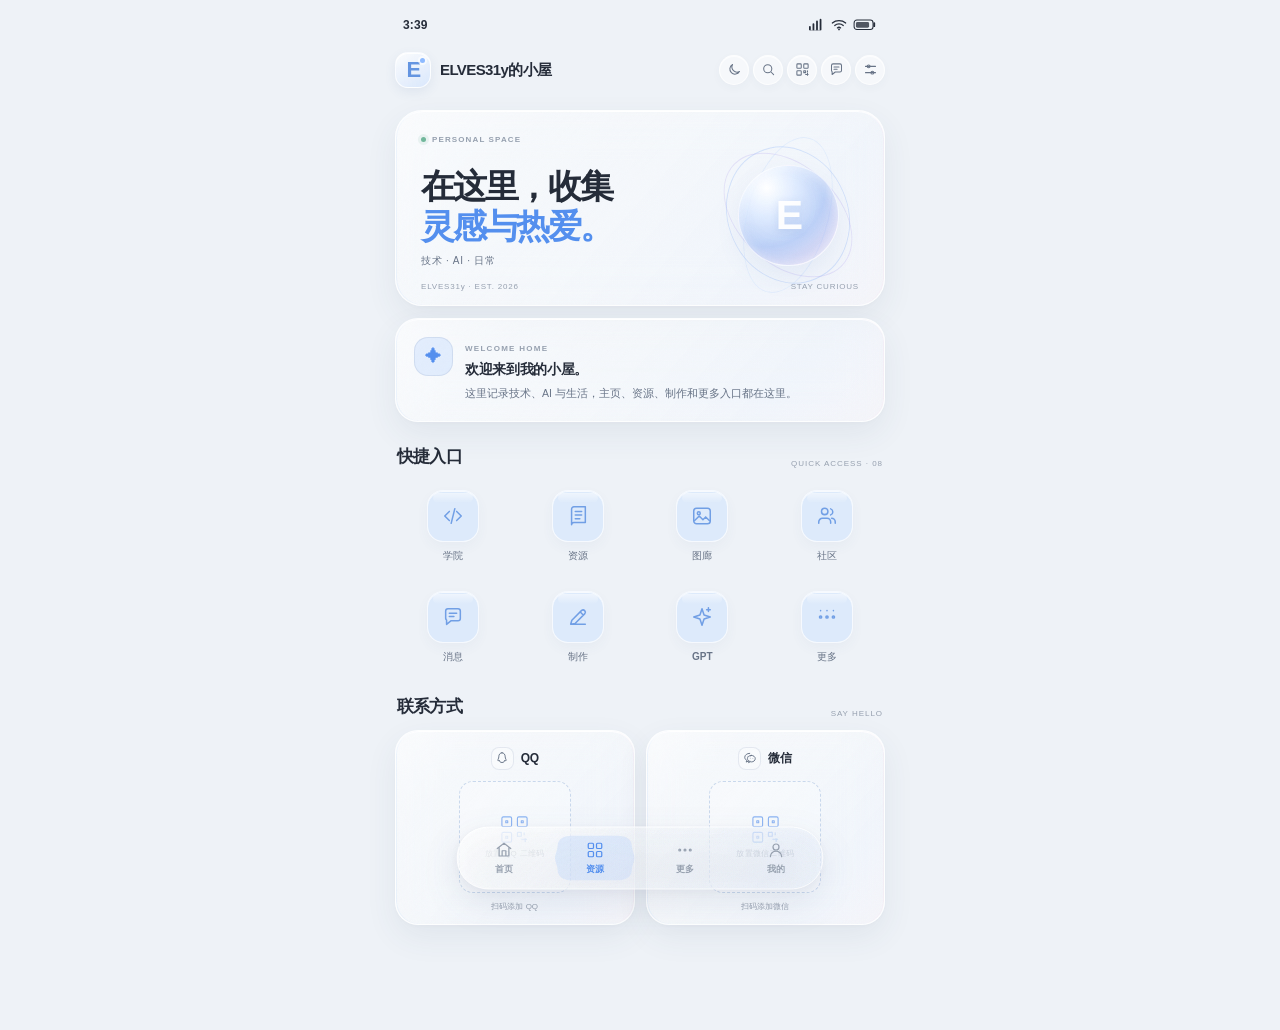
==== commit eca1b2da: "Remove header micro-labels and tooltips for a cleaner circular toolbar" ====
--- a/index.html
+++ b/index.html
@@ -312,23 +312,23 @@
  <header class="header">
   <a class="brand" href="#home" aria-label="ELVES31y的小屋首页">
    <span class="logo" aria-hidden="true">E</span>
-   <span class="brand-text"><span class="brand-name">ELVES31y的小屋</span><span class="brand-sub">A LITTLE SPACE OF MY OWN</span></span>
+   <span class="brand-text"><span class="brand-name">ELVES31y的小屋</span></span>
   </a>
   <div class="header-actions" aria-label="快捷操作">
-   <button class="round-button" id="themeBtn" type="button" aria-label="切换深色主题" title="切换主题">
+   <button class="round-button" id="themeBtn" type="button" aria-label="切换深色主题">
     <svg class="moon-icon" viewBox="0 0 24 24" aria-hidden="true"><path d="M20 15.1A8.2 8.2 0 0 1 8.9 4 8.2 8.2 0 1 0 20 15.1Z"/></svg>
     <svg class="sun-icon" viewBox="0 0 24 24" aria-hidden="true" hidden><circle cx="12" cy="12" r="4"/><path d="M12 2v2M12 20v2M4.9 4.9l1.5 1.5M17.6 17.6l1.5 1.5M2 12h2M20 12h2M4.9 19.1l1.5-1.5M17.6 6.4l1.5-1.5"/></svg>
    </button>
-   <button class="round-button" id="searchBtn" type="button" aria-label="搜索入口" title="搜索">
+   <button class="round-button" id="searchBtn" type="button" aria-label="搜索入口">
     <svg viewBox="0 0 24 24" aria-hidden="true"><circle cx="10.8" cy="10.8" r="6.5"/><path d="m16 16 4.2 4.2"/></svg>
    </button>
-   <button class="round-button" id="qrBtn" type="button" aria-label="查看二维码" title="二维码">
+   <button class="round-button" id="qrBtn" type="button" aria-label="查看二维码">
     <svg viewBox="0 0 24 24" aria-hidden="true"><rect x="3" y="3" width="7" height="7" rx="1.2"/><rect x="14" y="3" width="7" height="7" rx="1.2"/><rect x="3" y="14" width="7" height="7" rx="1.2"/><path d="M14 14h3v3h-3zM20 14v2M17 20h4M20 18v3"/></svg>
    </button>
-   <button class="round-button" id="messageBtn" type="button" aria-label="消息与联系" title="消息">
+   <button class="round-button" id="messageBtn" type="button" aria-label="消息与联系">
     <svg viewBox="0 0 24 24" aria-hidden="true"><path d="M4 5.5A2.5 2.5 0 0 1 6.5 3h11A2.5 2.5 0 0 1 20 5.5v8a2.5 2.5 0 0 1-2.5 2.5H10l-5 4v-4.6a2.5 2.5 0 0 1-1-1.9z"/><path d="M8 8h8M8 11.5h5"/></svg>
    </button>
-   <button class="round-button" id="settingsBtn" type="button" aria-label="设置玻璃通透度" title="设置">
+   <button class="round-button" id="settingsBtn" type="button" aria-label="设置玻璃通透度">
     <svg viewBox="0 0 24 24" aria-hidden="true"><path d="M4 7h16M4 17h16"/><circle cx="9" cy="7" r="2.3"/><circle cx="15" cy="17" r="2.3"/></svg>
    </button>
   </div>
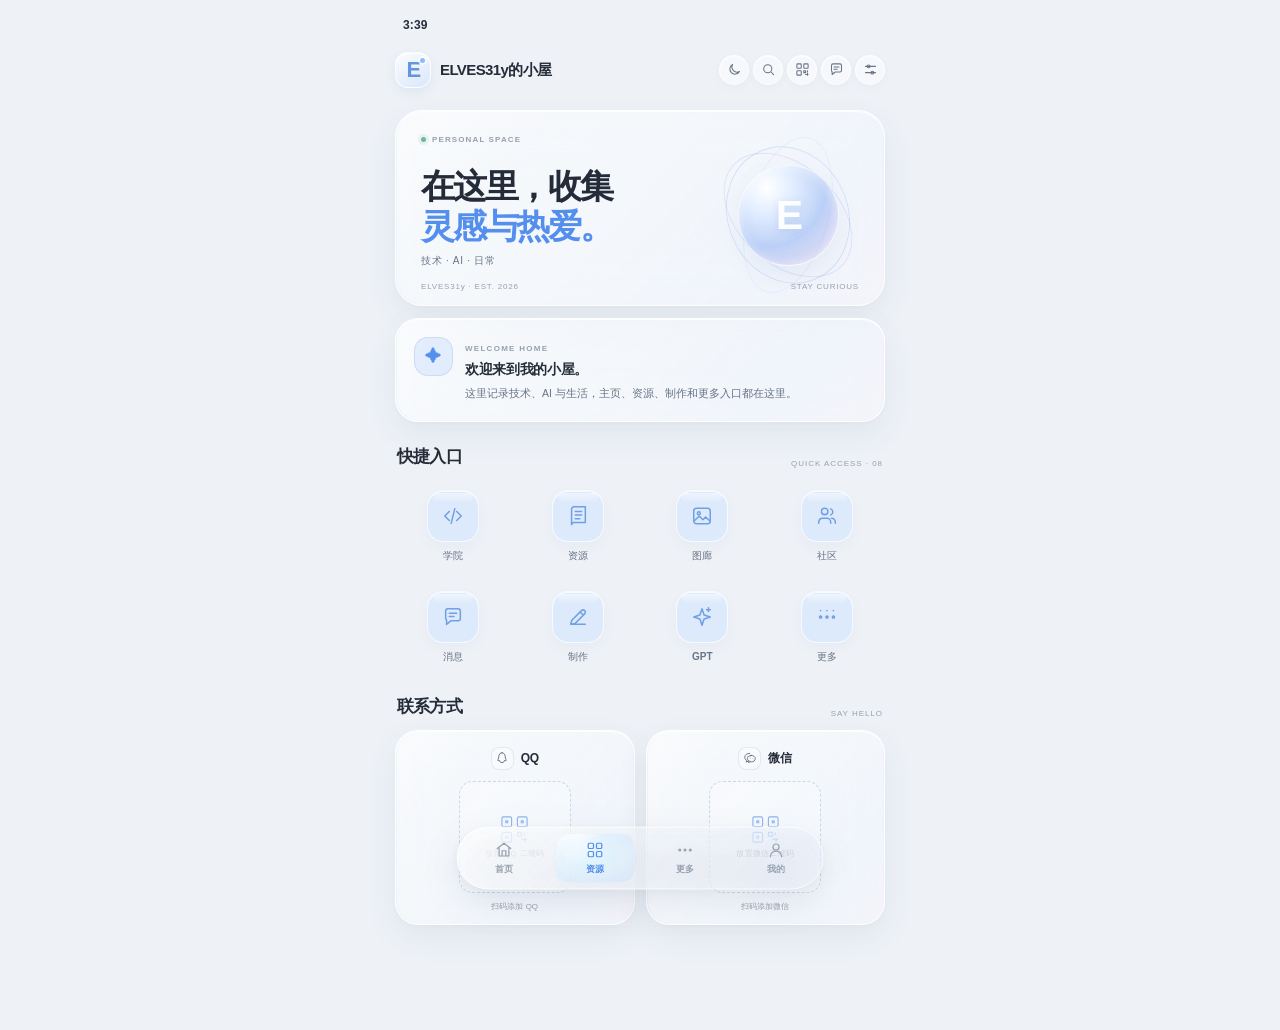
==== commit 0af53742: "Remove decorative status icons and add mouse-following Fresnel liquid-glass navigation lens" ====
--- a/index.html
+++ b/index.html
@@ -297,17 +297,76 @@
  .bottom-nav .tab{min-height:48px}
 }
 
+
+/* Mouse-following Fresnel lens: one independent material sliding beneath the four tabs. */
+.nav-lens{
+ position:absolute;left:0;top:6px;bottom:6px;width:78px;z-index:1;
+ overflow:hidden;pointer-events:none;border-radius:18px;
+ transform:translate3d(var(--nav-lens-x,0px),0,0) scaleX(var(--nav-lens-stretch,1));
+ transform-origin:var(--nav-lens-origin,center);
+ background:rgba(144,184,255,.16);
+ box-shadow:inset 0 0 0 1px rgba(129,174,248,.19),0 3px 9px rgba(98,142,220,.07);
+ transition:transform .44s cubic-bezier(.22,.86,.25,1),width .34s cubic-bezier(.22,.86,.25,1),box-shadow .25s ease;
+ will-change:transform,width;
+}
+.nav-lens .lens-backdrop,.nav-lens .lens-tint,.nav-lens .lens-specular,.nav-lens .lens-rim{
+ position:absolute;inset:0;pointer-events:none;
+}
+.nav-lens .lens-backdrop{
+ z-index:0;background:rgba(255,255,255,.07);
+ -webkit-backdrop-filter:blur(16px) saturate(195%) brightness(1.08);
+ backdrop-filter:blur(16px) saturate(195%) brightness(1.08);
+}
+.nav-lens .lens-tint{
+ z-index:1;
+ background:radial-gradient(ellipse 85% 145% at var(--fresnel-x,28%) var(--fresnel-y,4%),rgba(255,255,255,.57),rgba(255,255,255,.14) 34%,transparent 68%),linear-gradient(136deg,rgba(255,255,255,.3),rgba(161,197,255,.1) 47%,rgba(255,185,218,.055));
+}
+.nav-lens .lens-specular{
+ z-index:2;inset:0;
+ background:linear-gradient(155deg,rgba(255,255,255,.72) 0%,rgba(255,255,255,.19) 7%,transparent 28%,transparent 69%,rgba(133,179,255,.07) 90%,rgba(255,255,255,.22) 100%);
+ box-shadow:inset 0 1px 0 rgba(255,255,255,.86),inset 0 -1px 0 rgba(111,151,220,.17),inset 1px 0 0 rgba(125,174,255,.2),inset -1px 0 0 rgba(255,165,207,.18);
+}
+.nav-lens .lens-rim{
+ z-index:3;border:1px solid rgba(255,255,255,.68);
+ box-shadow:inset 0 0 0 .5px rgba(132,175,248,.13),0 0 7px rgba(125,170,248,.055);
+}
+html[data-theme="dark"] .nav-lens{
+ background:rgba(119,166,250,.16);
+ box-shadow:inset 0 0 0 1px rgba(154,191,255,.16),0 4px 12px rgba(0,0,0,.13);
+}
+html[data-theme="dark"] .nav-lens .lens-backdrop{
+ background:rgba(255,255,255,.035);
+ -webkit-backdrop-filter:blur(18px) saturate(185%) brightness(1.1);
+ backdrop-filter:blur(18px) saturate(185%) brightness(1.1);
+}
+html[data-theme="dark"] .nav-lens .lens-tint{
+ background:radial-gradient(ellipse 85% 145% at var(--fresnel-x,28%) var(--fresnel-y,4%),rgba(255,255,255,.29),rgba(155,190,255,.11) 35%,transparent 68%),linear-gradient(136deg,rgba(255,255,255,.13),rgba(121,167,255,.08) 48%,rgba(255,185,218,.035));
+}
+html[data-theme="dark"] .nav-lens .lens-specular{
+ background:linear-gradient(155deg,rgba(255,255,255,.39) 0%,rgba(255,255,255,.1) 7%,transparent 30%,transparent 69%,rgba(133,179,255,.08) 90%,rgba(255,255,255,.12) 100%);
+ box-shadow:inset 0 1px 0 rgba(255,255,255,.45),inset 0 -1px 0 rgba(111,151,220,.18),inset 1px 0 0 rgba(125,174,255,.15),inset -1px 0 0 rgba(255,165,207,.13);
+}
+.nav-lens.is-moving{transition:transform .30s cubic-bezier(.18,.8,.24,1),width .25s cubic-bezier(.18,.8,.24,1)}
+.nav-lens.is-dragging{transition:none!important}
+.nav-lens.is-dragging .lens-specular{opacity:.92}
+@supports (clip-path:url(#tabBezierClip)){
+ .nav-lens{border-radius:0;clip-path:url(#tabBezierClip)}
+ .nav-lens .lens-backdrop,.nav-lens .lens-tint,.nav-lens .lens-specular,.nav-lens .lens-rim{clip-path:inherit}
+ .nav-frame{z-index:4}
+ .bottom-nav .tab[aria-current="page"]::before{display:none!important}
+ .bottom-nav .tab[aria-current="page"]{background:transparent;border-color:transparent;box-shadow:none}
+}
+@media(prefers-reduced-transparency:reduce){
+ .nav-lens .lens-backdrop{-webkit-backdrop-filter:none;backdrop-filter:none}
+ .nav-lens .lens-tint{background:rgba(129,174,248,.18)}
+}
+
 </style>
 </head>
 <body>
 <div class="app" id="home">
  <div class="statusbar" aria-label="状态栏示意">
   <span id="statusTime">9:41</span>
-  <span class="status-right">
-   <svg class="status-icon" viewBox="0 0 18 14" aria-label="信号"><path d="M1 12V9M5 12V6M9 12V3M13 12V1" stroke="currentColor" stroke-width="2" stroke-linecap="round"/><path d="M1 13h12" stroke="currentColor" stroke-width=".8" opacity=".45"/></svg>
-   <svg class="status-icon" viewBox="0 0 18 14" aria-label="网络"><path d="M1.5 4.7C5.7 1.2 12.3 1.2 16.5 4.7M4.2 7.5c2.7-2.3 6.9-2.3 9.6 0M7.2 10.3c1-.9 2.6-.9 3.6 0" stroke="currentColor" stroke-width="1.45" stroke-linecap="round" fill="none"/><circle cx="9" cy="12" r="1" fill="currentColor"/></svg>
-   <svg class="battery" viewBox="0 0 25 13" aria-label="电量示意"><rect x=".7" y="1.2" width="20.5" height="10.2" rx="3" fill="none" stroke="currentColor" stroke-width="1.1"/><rect x="2.7" y="3.2" width="14.2" height="6.2" rx="1.6" fill="currentColor" opacity=".78"/><path d="M22.5 4.4v3.4" stroke="currentColor" stroke-width="2" stroke-linecap="round"/></svg>
-  </span>
  </div>
  <header class="header">
   <a class="brand" href="#home" aria-label="ELVES31y的小屋首页">
@@ -390,6 +449,9 @@
 <nav class="bottom-nav-wrap" aria-label="底部导航">
  <div class="bottom-nav glass" id="bottomNav">
   <svg class="nav-frame" viewBox="0 0 1 1" preserveAspectRatio="none" aria-hidden="true"><path d="M .095 .015 C .042 .015 .006 .22 .006 .5 C .006 .78 .042 .985 .095 .985 L .905 .985 C .958 .985 .994 .78 .994 .5 C .994 .22 .958 .015 .905 .015 Z" vector-effect="non-scaling-stroke"/></svg>
+  <span class="nav-lens" id="navLens" aria-hidden="true">
+   <span class="lens-backdrop"></span><span class="lens-tint"></span><span class="lens-specular"></span><span class="lens-rim"></span>
+  </span>
   <a class="tab" href="#home" data-tab="home"><svg viewBox="0 0 24 24" aria-hidden="true"><path d="m3 10 9-7 9 7M5.5 9v11h13V9M9.5 20v-7h5v7"/></svg><span>首页</span></a>
   <a class="tab" href="#shortcut-grid" data-tab="resources" aria-current="page"><svg viewBox="0 0 24 24" aria-hidden="true"><rect x="3" y="3" width="7" height="7" rx="1.4"/><rect x="14" y="3" width="7" height="7" rx="1.4"/><rect x="3" y="14" width="7" height="7" rx="1.4"/><rect x="14" y="14" width="7" height="7" rx="1.4"/></svg><span>资源</span></a>
   <a class="tab" href="#contact" data-tab="more"><svg viewBox="0 0 24 24" aria-hidden="true"><circle cx="5" cy="12" r="1.25"/><circle cx="12" cy="12" r="1.25"/><circle cx="19" cy="12" r="1.25"/></svg><span>更多</span></a>
@@ -507,6 +569,80 @@
    tab.setAttribute("aria-current","page");
   });
  });
+
+ /* The active glass lens tracks pointer movement, then springs back to the selected Tab. */
+ var bottomNav=document.getElementById("bottomNav");
+ var navLens=document.getElementById("navLens");
+ var navItems=Array.prototype.slice.call(bottomNav.querySelectorAll("[data-tab]"));
+ var selectedNavItem=navItems.find(function(item){return item.getAttribute("aria-current")==="page"})||navItems[0];
+ var pointerLastX=null;
+ var pointerLastTime=0;
+ var lensRestoreTimer=0;
+ function clampLens(value,min,max){return Math.max(min,Math.min(max,value))}
+ function placeNavLens(item,options){
+  if(!item||!navLens||!bottomNav)return;
+  options=options||{};
+  var navRect=bottomNav.getBoundingClientRect();
+  var tabRect=item.getBoundingClientRect();
+  var offset=tabRect.left-navRect.left;
+  var velocity=Number(options.velocity)||0;
+  var stretch=options.followPointer?1+Math.min(Math.abs(velocity)/65000,.038):1;
+  navLens.style.width=tabRect.width+"px";
+  navLens.style.setProperty("--nav-lens-x",offset+"px");
+  navLens.style.setProperty("--nav-lens-stretch",stretch.toFixed(3));
+  navLens.style.setProperty("--nav-lens-origin",velocity<0?"right center":"left center");
+  if(Number.isFinite(options.clientX)){
+   navLens.style.setProperty("--fresnel-x",clampLens((options.clientX-tabRect.left)/Math.max(1,tabRect.width)*100,8,92).toFixed(1)+"%");
+   navLens.style.setProperty("--fresnel-y",clampLens((options.clientY-tabRect.top)/Math.max(1,tabRect.height)*100,4,96).toFixed(1)+"%");
+  }else{
+   navLens.style.setProperty("--fresnel-x","28%");
+   navLens.style.setProperty("--fresnel-y","4%");
+  }
+  navLens.classList.toggle("is-moving",!!options.followPointer);
+ }
+ placeNavLens(selectedNavItem);
+ bottomNav.addEventListener("pointermove",function(event){
+  if(event.pointerType!=="mouse"&&event.pointerType!=="pen")return;
+  var rect=bottomNav.getBoundingClientRect();
+  var x=event.clientX;
+  var now=performance.now();
+  var velocity=pointerLastX===null?0:(x-pointerLastX)/Math.max(1,now-pointerLastTime)*1000;
+  pointerLastX=x;
+  pointerLastTime=now;
+  var nearest=navItems.reduce(function(best,item){
+   var r=item.getBoundingClientRect();
+   var distance=Math.abs((r.left+r.width/2)-x);
+   if(!best||distance<best.distance)return{item:item,distance:distance};
+   return best;
+  },null);
+  if(nearest)placeNavLens(nearest.item,{followPointer:true,velocity:velocity,clientX:event.clientX,clientY:event.clientY});
+  navLens.style.setProperty("--fresnel-x",clampLens((event.clientX-rect.left)/Math.max(1,rect.width)*100,3,97).toFixed(1)+"%");
+ });
+ bottomNav.addEventListener("pointerenter",function(event){
+  if(event.pointerType!=="mouse"&&event.pointerType!=="pen")return;
+  window.clearTimeout(lensRestoreTimer);
+  navLens.classList.add("is-moving");
+ });
+ bottomNav.addEventListener("pointerleave",function(){
+  pointerLastX=null;
+  pointerLastTime=0;
+  window.clearTimeout(lensRestoreTimer);
+  lensRestoreTimer=window.setTimeout(function(){placeNavLens(selectedNavItem);},45);
+ });
+ navItems.forEach(function(item){
+  item.addEventListener("focus",function(){placeNavLens(item);});
+  item.addEventListener("click",function(){
+   selectedNavItem=item;
+   window.clearTimeout(lensRestoreTimer);
+   placeNavLens(item);
+  });
+ });
+ window.addEventListener("resize",function(){placeNavLens(selectedNavItem);});
+ window.addEventListener("hashchange",function(){
+  var href=location.hash||"#home";
+  var match=navItems.find(function(item){return item.getAttribute("href")===href});
+  if(match){selectedNavItem=match;placeNavLens(match);}
+ });
  var timeNode=document.getElementById("statusTime");
  function updateTime(){
   var now=new Date();
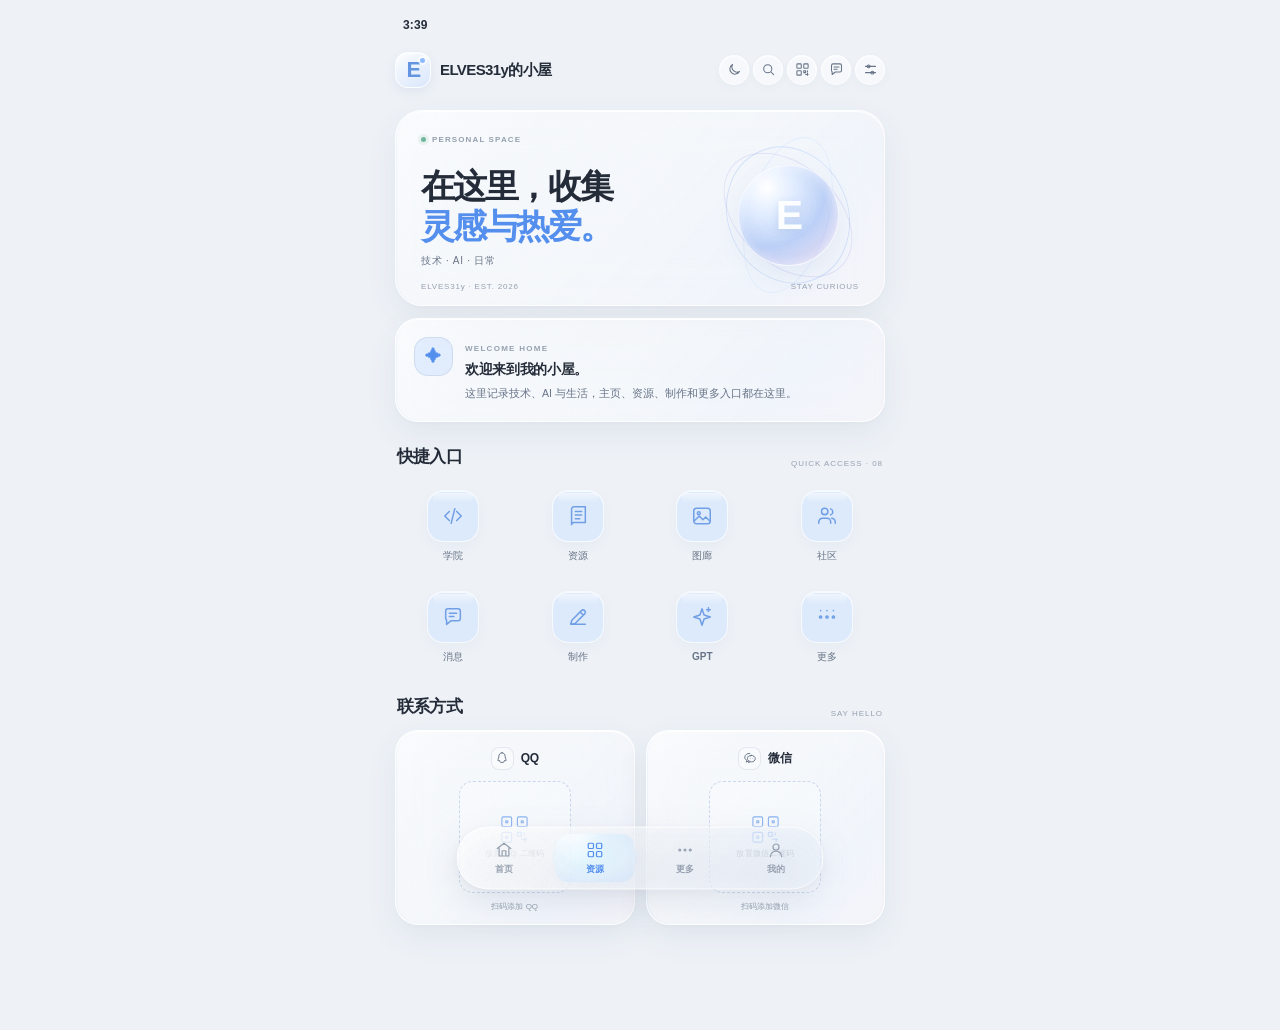
==== commit 05b78153: "Make the Fresnel liquid-glass nav lens follow the pointer continuously and remove status-bar signal," ====
--- a/index.html
+++ b/index.html
@@ -33,10 +33,6 @@
 button:focus-visible,a:focus-visible,input:focus-visible{outline:2px solid var(--accent-strong);outline-offset:3px}
 .app{width:min(100%,520px);min-height:100vh;margin:0 auto;padding:env(safe-area-inset-top,0) 15px calc(105px + env(safe-area-inset-bottom,0));}
 .statusbar{height:27px;display:flex;align-items:center;justify-content:space-between;padding:0 8px;color:var(--ink);font-size:12px;font-weight:700;letter-spacing:.01em}
-.status-right{display:flex;align-items:center;gap:6px;color:var(--ink)}
-.status-icon{width:16px;height:14px;display:block}
-.battery{width:24px;height:12px}
-.status-caption{font-size:10px;color:var(--muted);font-weight:550;margin-left:-3px}
 .header{display:flex;align-items:center;justify-content:space-between;gap:8px;margin-top:4px;min-height:49px}
 .brand{display:flex;align-items:center;gap:9px;min-width:0;color:var(--ink);text-decoration:none}
 .logo{position:relative;width:36px;height:36px;flex:0 0 auto;display:grid;place-items:center;border-radius:13px;border:1px solid rgba(255,255,255,.78);background:linear-gradient(145deg,rgba(255,255,255,.78),rgba(199,221,255,.54));box-shadow:0 4px 12px rgba(70,104,160,.09),inset 0 1px 0 rgba(255,255,255,.9);color:#6495e1;font-size:22px;font-weight:780;letter-spacing:-.08em}
@@ -289,6 +285,7 @@
  .bottom-nav .tab[aria-current="page"]::after{display:none}
  .bottom-nav .tab svg,.bottom-nav .tab span{position:relative;z-index:1}
  .bottom-nav .tab[aria-current="page"]{color:var(--accent-strong)}
+ .bottom-nav .tab:hover{color:var(--accent-strong)}
  .bottom-nav-wrap{filter:drop-shadow(0 13px 17px rgba(43,62,97,.13)) drop-shadow(0 2px 4px rgba(43,62,97,.055))}
  html[data-theme="dark"] .bottom-nav-wrap{filter:drop-shadow(0 13px 17px rgba(0,0,0,.24)) drop-shadow(0 2px 4px rgba(0,0,0,.13))}
 }
@@ -327,8 +324,12 @@
  box-shadow:inset 0 1px 0 rgba(255,255,255,.86),inset 0 -1px 0 rgba(111,151,220,.17),inset 1px 0 0 rgba(125,174,255,.2),inset -1px 0 0 rgba(255,165,207,.18);
 }
 .nav-lens .lens-rim{
- z-index:3;border:1px solid rgba(255,255,255,.68);
- box-shadow:inset 0 0 0 .5px rgba(132,175,248,.13),0 0 7px rgba(125,170,248,.055);
+ z-index:3;border:0;padding:1px;opacity:.72;
+ background:conic-gradient(from 210deg,rgba(255,255,255,.34) 0deg,rgba(255,255,255,.92) 48deg,rgba(122,176,255,.46) 112deg,rgba(255,255,255,.26) 181deg,rgba(255,171,214,.36) 257deg,rgba(255,255,255,.66) 326deg,rgba(255,255,255,.34) 360deg);
+ -webkit-mask:linear-gradient(#fff 0 0) content-box,linear-gradient(#fff 0 0);
+ -webkit-mask-composite:xor;
+ mask:linear-gradient(#fff 0 0) content-box,linear-gradient(#fff 0 0);
+ mask-composite:exclude;
 }
 html[data-theme="dark"] .nav-lens{
  background:rgba(119,166,250,.16);
@@ -342,11 +343,15 @@
 html[data-theme="dark"] .nav-lens .lens-tint{
  background:radial-gradient(ellipse 85% 145% at var(--fresnel-x,28%) var(--fresnel-y,4%),rgba(255,255,255,.29),rgba(155,190,255,.11) 35%,transparent 68%),linear-gradient(136deg,rgba(255,255,255,.13),rgba(121,167,255,.08) 48%,rgba(255,185,218,.035));
 }
+html[data-theme="dark"] .nav-lens .lens-rim{
+ opacity:.54;
+ background:conic-gradient(from 210deg,rgba(255,255,255,.22) 0deg,rgba(255,255,255,.58) 48deg,rgba(122,176,255,.37) 112deg,rgba(255,255,255,.17) 181deg,rgba(255,171,214,.27) 257deg,rgba(255,255,255,.42) 326deg,rgba(255,255,255,.22) 360deg);
+}
 html[data-theme="dark"] .nav-lens .lens-specular{
  background:linear-gradient(155deg,rgba(255,255,255,.39) 0%,rgba(255,255,255,.1) 7%,transparent 30%,transparent 69%,rgba(133,179,255,.08) 90%,rgba(255,255,255,.12) 100%);
  box-shadow:inset 0 1px 0 rgba(255,255,255,.45),inset 0 -1px 0 rgba(111,151,220,.18),inset 1px 0 0 rgba(125,174,255,.15),inset -1px 0 0 rgba(255,165,207,.13);
 }
-.nav-lens.is-moving{transition:transform .30s cubic-bezier(.18,.8,.24,1),width .25s cubic-bezier(.18,.8,.24,1)}
+.nav-lens.is-moving{transition:transform .12s cubic-bezier(.2,.7,.1,1),width .15s cubic-bezier(.18,.8,.24,1)}
 .nav-lens.is-dragging{transition:none!important}
 .nav-lens.is-dragging .lens-specular{opacity:.92}
 @supports (clip-path:url(#tabBezierClip)){
@@ -603,20 +608,26 @@
  placeNavLens(selectedNavItem);
  bottomNav.addEventListener("pointermove",function(event){
   if(event.pointerType!=="mouse"&&event.pointerType!=="pen")return;
-  var rect=bottomNav.getBoundingClientRect();
-  var x=event.clientX;
+  var navRect=bottomNav.getBoundingClientRect();
+  var firstRect=navItems[0].getBoundingClientRect();
+  var lastRect=navItems[navItems.length-1].getBoundingClientRect();
+  var lensWidth=firstRect.width;
+  var minX=firstRect.left-navRect.left;
+  var maxX=lastRect.right-navRect.left-lensWidth;
+  var desiredX=event.clientX-navRect.left-lensWidth/2;
+  var lensX=clampLens(desiredX,minX,maxX);
   var now=performance.now();
-  var velocity=pointerLastX===null?0:(x-pointerLastX)/Math.max(1,now-pointerLastTime)*1000;
-  pointerLastX=x;
+  var velocity=pointerLastX===null?0:(event.clientX-pointerLastX)/Math.max(1,now-pointerLastTime)*1000;
+  pointerLastX=event.clientX;
   pointerLastTime=now;
-  var nearest=navItems.reduce(function(best,item){
-   var r=item.getBoundingClientRect();
-   var distance=Math.abs((r.left+r.width/2)-x);
-   if(!best||distance<best.distance)return{item:item,distance:distance};
-   return best;
-  },null);
-  if(nearest)placeNavLens(nearest.item,{followPointer:true,velocity:velocity,clientX:event.clientX,clientY:event.clientY});
-  navLens.style.setProperty("--fresnel-x",clampLens((event.clientX-rect.left)/Math.max(1,rect.width)*100,3,97).toFixed(1)+"%");
+  var stretch=1+Math.min(Math.abs(velocity)/65000,.038);
+  navLens.style.width=lensWidth+"px";
+  navLens.style.setProperty("--nav-lens-x",lensX+"px");
+  navLens.style.setProperty("--nav-lens-stretch",stretch.toFixed(3));
+  navLens.style.setProperty("--nav-lens-origin",velocity<0?"right center":"left center");
+  navLens.style.setProperty("--fresnel-x",clampLens((event.clientX-(navRect.left+lensX))/Math.max(1,lensWidth)*100,3,97).toFixed(1)+"%");
+  navLens.style.setProperty("--fresnel-y",clampLens((event.clientY-navRect.top-6)/Math.max(1,navRect.height-12)*100,4,96).toFixed(1)+"%");
+  navLens.classList.add("is-moving");
  });
  bottomNav.addEventListener("pointerenter",function(event){
   if(event.pointerType!=="mouse"&&event.pointerType!=="pen")return;
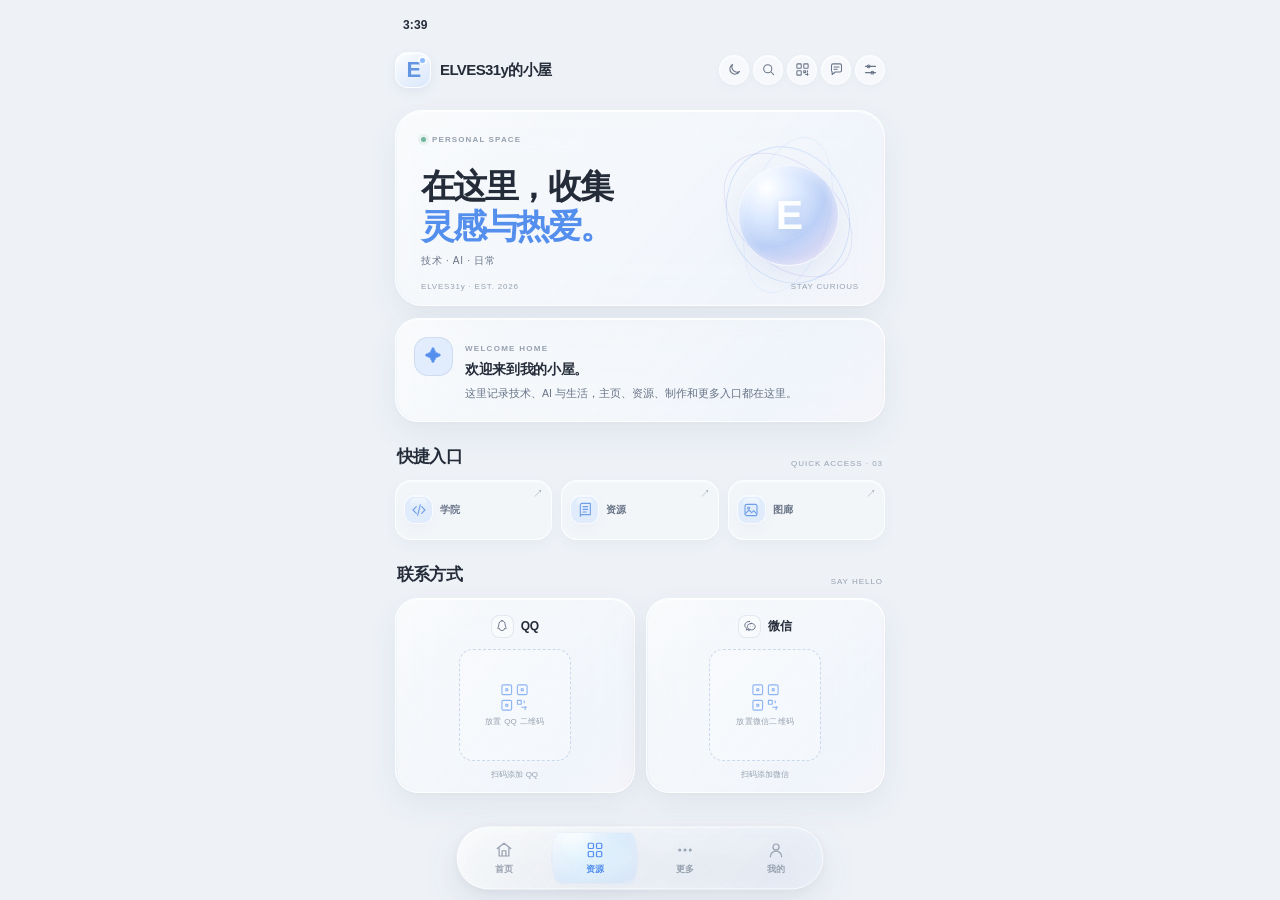
==== commit 3e463fc9: "Make shortcut cards three horizontal tiles and match the pointer-following glass lens to the nav bez" ====
--- a/index.html
+++ b/index.html
@@ -366,6 +366,47 @@
  .nav-lens .lens-tint{background:rgba(129,174,248,.18)}
 }
 
+
+/* Final small-scope polish: three horizontal shortcuts and one coherent nav lens. */
+.statusbar > :not(#statusTime){display:none!important}
+.status-right,.status-icon,.battery,.status-caption{display:none!important}
+.entry-grid{grid-template-columns:repeat(3,minmax(0,1fr));gap:9px}
+.entry{
+ min-width:0;min-height:60px;display:flex;flex-direction:row;align-items:center;justify-content:flex-start;
+ gap:7px;padding:8px 8px;border:1px solid var(--stroke);border-radius:16px;
+ background:rgba(255,255,255,.30);box-shadow:0 5px 14px rgba(48,69,107,.045),inset 0 1px 0 rgba(255,255,255,.54);
+ text-align:left;color:var(--muted);
+}
+html[data-theme="dark"] .entry{background:rgba(255,255,255,.045);border-color:rgba(255,255,255,.105);box-shadow:0 5px 14px rgba(0,0,0,.08),inset 0 1px 0 rgba(255,255,255,.07)}
+.entry-icon{width:29px;height:29px;flex:0 0 29px;border-radius:10px}
+.entry-icon svg{width:16px;height:16px}
+.entry-label{font-size:10px;font-weight:670;flex:1;min-width:0;white-space:nowrap}
+.entry-arrow{flex:0 0 auto;margin-left:auto;align-self:flex-start;font-size:10px;line-height:1;color:var(--faint)}
+.entry:active{transform:scale(.975)}
+@supports(corner-shape:squircle){.entry{corner-shape:squircle}.entry-icon{corner-shape:squircle}}
+/* Match the moving glass lens to the exact same cubic Bezier silhouette as its dock. */
+.nav-lens{border-radius:0!important;clip-path:url(#bottomNavBezierClip)!important}
+.nav-lens .lens-backdrop,.nav-lens .lens-tint,.nav-lens .lens-specular,.nav-lens .lens-rim{clip-path:inherit}
+.nav-lens .lens-backdrop{-webkit-backdrop-filter:blur(18px) saturate(190%) brightness(1.08);backdrop-filter:blur(18px) saturate(190%) brightness(1.08)}
+.nav-lens .lens-tint{
+ background:radial-gradient(ellipse 76% 135% at var(--fresnel-x,28%) var(--fresnel-y,4%),rgba(255,255,255,.62),rgba(255,255,255,.16) 32%,transparent 69%),linear-gradient(138deg,rgba(255,255,255,.31),rgba(153,190,255,.12) 48%,rgba(255,181,217,.055));
+}
+.nav-lens .lens-specular{
+ background:linear-gradient(155deg,rgba(255,255,255,.78) 0%,rgba(255,255,255,.2) 8%,transparent 29%,transparent 68%,rgba(130,178,255,.075) 89%,rgba(255,255,255,.22) 100%);
+ box-shadow:inset 0 1px 0 rgba(255,255,255,.86),inset 0 -1px 0 rgba(111,151,220,.17),inset 1px 0 0 rgba(125,174,255,.21),inset -1px 0 0 rgba(255,165,207,.18);
+}
+html[data-theme="dark"] .nav-lens .lens-tint{
+ background:radial-gradient(ellipse 76% 135% at var(--fresnel-x,28%) var(--fresnel-y,4%),rgba(255,255,255,.31),rgba(155,190,255,.12) 34%,transparent 68%),linear-gradient(136deg,rgba(255,255,255,.14),rgba(121,167,255,.085) 48%,rgba(255,185,218,.035));
+}
+@media(max-width:370px){
+ .entry-grid{gap:6px}
+ .entry{min-height:54px;gap:5px;padding:7px 5px;border-radius:14px}
+ .entry-icon{width:25px;height:25px;flex-basis:25px;border-radius:8px}
+ .entry-icon svg{width:14px;height:14px}
+ .entry-label{font-size:9px}
+ .entry-arrow{font-size:9px}
+}
+
 </style>
 </head>
 <body>
@@ -412,16 +453,11 @@
    <div class="welcome-copy glass-content"><span class="welcome-eyebrow">WELCOME HOME</span><h2 id="welcomeTitle">欢迎来到我的小屋。</h2><p>这里记录技术、AI 与生活，主页、资源、制作和更多入口都在这里。</p></div>
   </section>
   <section class="section" id="shortcut-grid" aria-labelledby="shortcutTitle">
-   <div class="section-heading"><h2 id="shortcutTitle">快捷入口</h2><span class="section-meta">QUICK ACCESS · 08</span></div>
+   <div class="section-heading"><h2 id="shortcutTitle">快捷入口</h2><span class="section-meta">QUICK ACCESS · 03</span></div>
    <div class="entry-grid" id="entryGrid">
-    <button class="entry" type="button" data-entry="学院" data-description="集中放置技术学习笔记、开发记录与实用教程。"><span class="entry-icon"><svg viewBox="0 0 24 24" aria-hidden="true"><path d="m8 7-5 5 5 5M16 7l5 5-5 5M14 4l-4 16"/></svg></span><span class="entry-label">学院</span></button>
-    <button class="entry" type="button" data-entry="资源" data-description="这里可以收纳常用工具、软件下载和实用链接。"><span class="entry-icon"><svg viewBox="0 0 24 24" aria-hidden="true"><path d="M5 4.5A2.5 2.5 0 0 1 7.5 2H20v17H7.5A2.5 2.5 0 0 0 5 21.5zM5 4.5v17M9 7h7M9 11h7M9 15h5"/></svg></span><span class="entry-label">资源</span></button>
-    <button class="entry" type="button" data-entry="图廊" data-description="为个人图片、设计作品和喜欢的视觉素材预留的入口。"><span class="entry-icon"><svg viewBox="0 0 24 24" aria-hidden="true"><rect x="3" y="3.5" width="18" height="17" rx="3"/><circle cx="8.5" cy="9" r="1.6"/><path d="m4 17 5-5 4 4 3-3 4 4"/></svg></span><span class="entry-label">图廊</span></button>
-    <button class="entry" type="button" data-entry="社区" data-description="一个分享想法、交流兴趣和发现新内容的入口。"><span class="entry-icon"><svg viewBox="0 0 24 24" aria-hidden="true"><path d="M16 20v-1.5a4 4 0 0 0-4-4H7a4 4 0 0 0-4 4V20M9.5 10.5a3.5 3.5 0 1 0 0-7 3.5 3.5 0 0 0 0 7ZM16 4.2a3.5 3.5 0 0 1 0 6.6M17 14.5a4 4 0 0 1 4 4V20"/></svg></span><span class="entry-label">社区</span></button>
-    <button class="entry" type="button" data-entry="消息" data-description="消息服务尚未连接。二维码联系方式可以先用来联系我。"><span class="entry-icon"><svg viewBox="0 0 24 24" aria-hidden="true"><path d="M4 5.5A2.5 2.5 0 0 1 6.5 3h11A2.5 2.5 0 0 1 20 5.5v8a2.5 2.5 0 0 1-2.5 2.5H10l-5 4v-4.6a2.5 2.5 0 0 1-1-1.9z"/><path d="M8 8h8M8 11.5h5"/></svg></span><span class="entry-label">消息</span></button>
-    <button class="entry" type="button" data-entry="制作" data-description="用于放置创作工具、项目过程和个人制作内容。"><span class="entry-icon"><svg viewBox="0 0 24 24" aria-hidden="true"><path d="m14.2 6.3 3.5 3.5M4 20l4.8-1 10.7-10.7a2.5 2.5 0 0 0-3.5-3.5L5.3 15.5zM4 20h16"/></svg></span><span class="entry-label">制作</span></button>
-    <button class="entry" type="button" data-entry="GPT" data-description="为 AI 对话、模型实验和提示词工具预留的入口。"><span class="entry-icon"><svg viewBox="0 0 24 24" aria-hidden="true"><path d="m12 3 2.25 6.75L21 12l-6.75 2.25L12 21l-2.25-6.75L3 12l6.75-2.25zM19 2v4M17 4h4"/></svg></span><span class="entry-label">GPT</span></button>
-    <button class="entry" type="button" data-entry="更多" data-description="更多轻量工具与社区能力可以逐步接入这里。"><span class="entry-icon"><svg viewBox="0 0 24 24" aria-hidden="true"><circle cx="5" cy="12" r="1.2"/><circle cx="12" cy="12" r="1.2"/><circle cx="19" cy="12" r="1.2"/><path d="M5 5v.1M12 5v.1M19 5v.1"/></svg></span><span class="entry-label">更多</span></button>
+    <button class="entry" type="button" data-entry="学院" data-description="集中放置技术学习笔记、开发记录与实用教程。"><span class="entry-icon"><svg viewBox="0 0 24 24" aria-hidden="true"><path d="m8 7-5 5 5 5M16 7l5 5-5 5M14 4l-4 16"/></svg></span><span class="entry-label">学院</span><span class="entry-arrow" aria-hidden="true">↗</span></button>
+    <button class="entry" type="button" data-entry="资源" data-description="这里可以收纳常用工具、软件下载和实用链接。"><span class="entry-icon"><svg viewBox="0 0 24 24" aria-hidden="true"><path d="M5 4.5A2.5 2.5 0 0 1 7.5 2H20v17H7.5A2.5 2.5 0 0 0 5 21.5zM5 4.5v17M9 7h7M9 11h7M9 15h5"/></svg></span><span class="entry-label">资源</span><span class="entry-arrow" aria-hidden="true">↗</span></button>
+    <button class="entry" type="button" data-entry="图廊" data-description="为个人图片、设计作品和喜欢的视觉素材预留的入口。"><span class="entry-icon"><svg viewBox="0 0 24 24" aria-hidden="true"><rect x="3" y="3.5" width="18" height="17" rx="3"/><circle cx="8.5" cy="9" r="1.6"/><path d="m4 17 5-5 4 4 3-3 4 4"/></svg></span><span class="entry-label">图廊</span><span class="entry-arrow" aria-hidden="true">↗</span></button>
    </div>
   </section>
   <section class="section" id="contact" aria-labelledby="contactTitle">
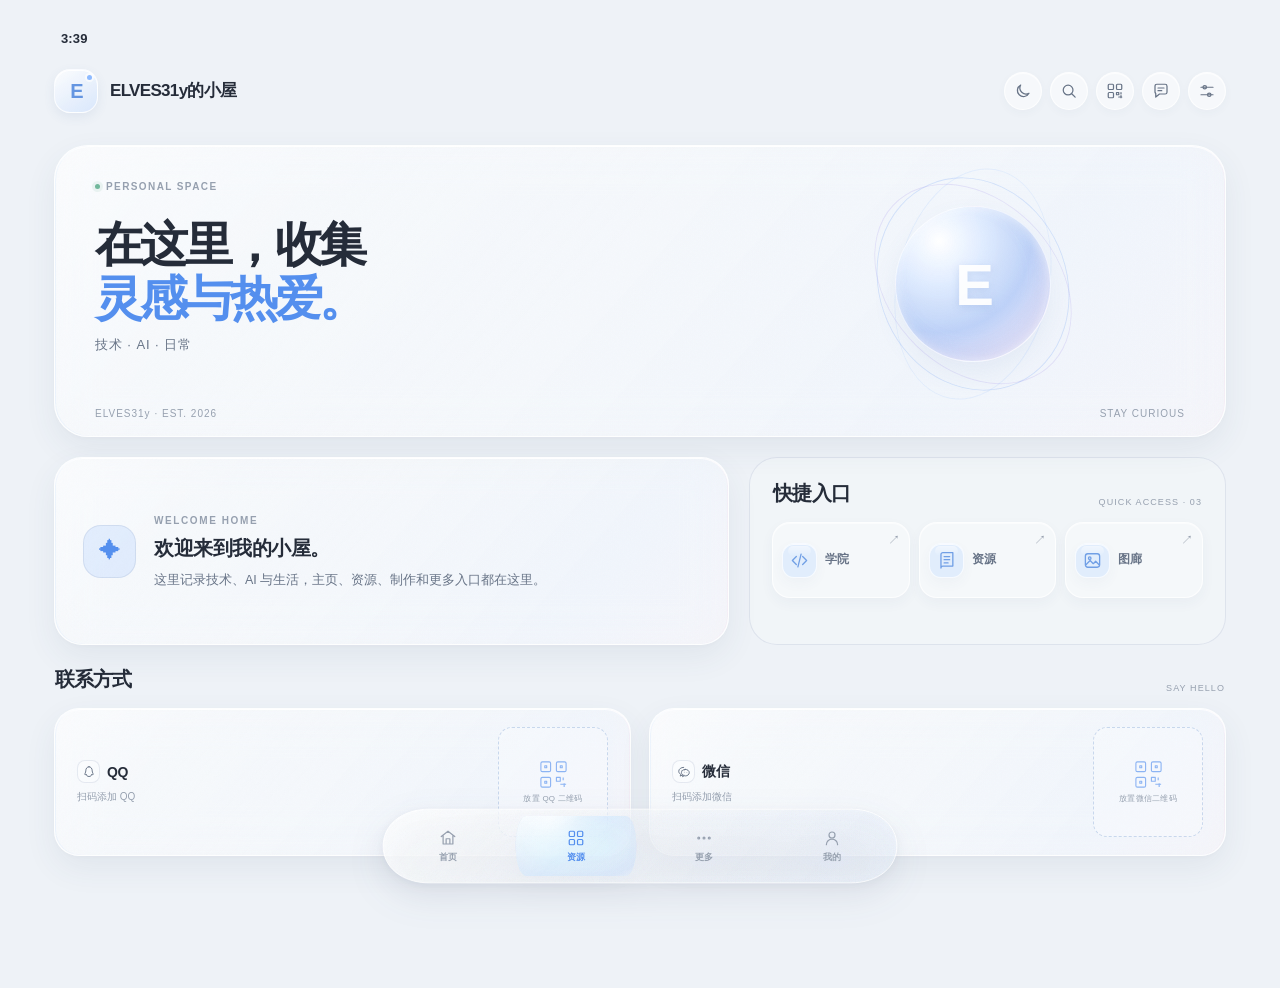
==== commit 407e2aa9: "Add responsive desktop layout and device detection" ====
--- a/index.html
+++ b/index.html
@@ -405,6 +405,85 @@
  .entry-icon svg{width:14px;height:14px}
  .entry-label{font-size:9px}
  .entry-arrow{font-size:9px}
+}
+
+
+/* Responsive device layouts: compact touch-first UI below 900px, roomy desktop grid above it. */
+.device-info{
+ margin-top:20px;padding:13px 14px;border:1px solid var(--stroke-soft);border-radius:16px;
+ background:rgba(255,255,255,.24);display:flex;align-items:center;justify-content:space-between;gap:12px;
+}
+html[data-theme="dark"] .device-info{background:rgba(255,255,255,.035)}
+.device-info-copy,.device-info-meta{display:flex;flex-direction:column;gap:4px;min-width:0}
+.device-info-label{font-size:10px;color:var(--faint);letter-spacing:.04em}
+.device-info-copy strong{font-size:13px;font-weight:730;color:var(--ink)}
+.device-info-meta{align-items:flex-end;text-align:right;color:var(--muted);font-size:10px;line-height:1.5}
+@media(min-width:600px) and (max-width:899px){
+ .app{width:min(100%,820px);padding-left:22px;padding-right:22px}
+ .bottom-nav{width:min(100%,420px)}
+ .banner{min-height:216px;padding:27px 28px}
+ .banner h1{font-size:36px}
+ .banner-orb-wrap{right:28px;top:30px;width:160px;height:160px}
+ .banner-orb{width:112px;height:112px;font-size:45px}
+ .welcome h2{font-size:17px}
+ .welcome p{font-size:12px}
+ .contact-grid{gap:14px}
+}
+@media(min-width:900px){
+ .app{width:min(100%,1180px);padding:22px 34px calc(132px + env(safe-area-inset-bottom,0))}
+ .statusbar{height:32px;padding:0 7px;font-size:13px}
+ .header{margin-top:8px;min-height:58px;margin-bottom:5px;gap:18px}
+ .brand{gap:12px}
+ .logo{width:44px;height:44px;border-radius:16px;font-size:20px}
+ .brand-name{font-size:17px;letter-spacing:-.04em}
+ .header-actions{gap:8px}
+ .header-actions .round-button{flex:0 0 38px;width:38px;height:38px;min-width:38px}
+ .header-actions .round-button svg{width:18px;height:18px}
+ main{display:grid;grid-template-columns:repeat(12,minmax(0,1fr));gap:20px;align-items:stretch}
+ .banner{grid-column:1/-1;min-height:270px;margin-top:20px;padding:35px 40px;border-radius:34px}
+ .banner-copy{width:min(68%,680px)}
+ .banner-kicker{font-size:10px}
+ .banner h1{max-width:620px;font-size:clamp(38px,4.1vw,48px);line-height:1.13;margin:26px 0 10px}
+ .banner-sub{font-size:13px}
+ .banner-orb-wrap{right:10%;top:26px;width:210px;height:210px}
+ .banner-orb{width:145px;height:145px;font-size:58px}
+ .banner-foot{left:40px;right:40px;bottom:17px;font-size:10px}
+ .welcome{grid-column:span 7;margin-top:0;min-height:188px;padding:27px 28px;align-items:center;gap:18px;border-radius:28px}
+ .welcome-symbol{width:53px;height:53px;border-radius:18px;font-size:22px}
+ .welcome-eyebrow{font-size:10px}
+ .welcome h2{font-size:20px;margin:7px 0}
+ .welcome p{font-size:12.5px;line-height:1.85;max-width:540px}
+ .section{margin-top:0}
+ #shortcut-grid{grid-column:span 5;padding:22px;border:1px solid var(--stroke-soft);border-radius:28px;background:rgba(255,255,255,.22)}
+ html[data-theme="dark"] #shortcut-grid{background:rgba(255,255,255,.025)}
+ .section-heading{margin:0 1px 15px}
+ .section-heading h2{font-size:20px}
+ .section-meta{font-size:9px}
+ .entry-grid{grid-template-columns:repeat(3,minmax(0,1fr));gap:9px}
+ .entry{min-height:76px;padding:11px 9px;gap:8px;border-radius:18px}
+ .entry-icon{width:35px;height:35px;flex-basis:35px;border-radius:12px}
+ .entry-icon svg{width:19px;height:19px}
+ .entry-label{font-size:12px}
+ .entry-arrow{font-size:12px}
+ #contact{grid-column:1/-1;margin-top:1px}
+ .contact-grid{grid-template-columns:repeat(2,minmax(0,1fr));gap:18px}
+ .contact-card{min-height:142px;padding:18px 22px;display:grid;grid-template-columns:minmax(0,1fr) 110px;grid-template-rows:auto auto;align-content:center;align-items:center;justify-items:stretch;column-gap:18px;border-radius:25px;text-align:left}
+ .contact-heading{grid-column:1;grid-row:1;justify-content:flex-start;align-self:end;font-size:14px}
+ .qr-frame{grid-column:2;grid-row:1/3;width:110px;max-width:100%;margin:0;justify-self:end}
+ .qr-note{grid-column:1;grid-row:2;justify-self:start;align-self:start;padding-top:7px;font-size:10px}
+ .bottom-nav-wrap{bottom:calc(16px + env(safe-area-inset-bottom,0));padding:0 24px}
+ .bottom-nav{width:min(100%,520px);min-height:76px;padding:7px;gap:6px}
+ .bottom-nav .tab{min-height:58px;font-size:13px}
+ .nav-lens{top:7px;bottom:7px}
+}
+@media(min-width:1280px){
+ .app{width:min(100%,1240px)}
+ .banner{min-height:292px}
+ .banner-orb-wrap{right:12%;width:224px;height:224px}
+ .banner-orb{width:156px;height:156px}
+}
+@media(max-width:899px){
+ main{display:block}
 }
 
 </style>
@@ -515,6 +594,35 @@
  var closeButton=document.getElementById("dialogClose");
  var reduceMotion=window.matchMedia("(prefers-reduced-motion: reduce)").matches;
 
+ var coarsePointerQuery=window.matchMedia("(pointer: coarse)");
+ var hoverQuery=window.matchMedia("(hover: hover)");
+ function syncDeviceReadout(){
+  var type=root.getAttribute("data-device")||"mobile";
+  var typeLabels={desktop:"电脑端",tablet:"平板端",mobile:"手机端"};
+  var modeLabels={touch:"触控输入",pointer:"鼠标 / 触控板"};
+  var typeNode=document.getElementById("deviceTypeValue");
+  var inputNode=document.getElementById("deviceInputValue");
+  var viewportNode=document.getElementById("deviceViewport");
+  if(typeNode)typeNode.textContent=typeLabels[type]||"自适配设备";
+  if(inputNode)inputNode.textContent=modeLabels[root.getAttribute("data-input-mode")]||"自动适配";
+  if(viewportNode)viewportNode.textContent=Math.round(window.innerWidth)+" × "+Math.round(window.innerHeight)+" px";
+ }
+ function detectDevice(){
+  var width=window.innerWidth||document.documentElement.clientWidth||0;
+  var ua=window.navigator.userAgent||"";
+  var touchMac=window.navigator.platform==="MacIntel"&&window.navigator.maxTouchPoints>1;
+  var phoneUA=/iPhone|iPod|Windows Phone|IEMobile|BlackBerry|Android.*Mobile|Mobile.*Android/i.test(ua);
+  var tabletUA=/iPad|Tablet|PlayBook|Silk/i.test(ua)||(/Android/i.test(ua)&&!/Mobile/i.test(ua))||touchMac;
+  var type=phoneUA?"mobile":tabletUA?"tablet":width>=900?"desktop":width>=600?"tablet":"mobile";
+  root.setAttribute("data-device",type);
+  root.setAttribute("data-input-mode",coarsePointerQuery.matches?"touch":"pointer");
+  syncDeviceReadout();
+ }
+ detectDevice();
+ if(typeof coarsePointerQuery.addEventListener==="function")coarsePointerQuery.addEventListener("change",detectDevice);
+ else if(typeof coarsePointerQuery.addListener==="function")coarsePointerQuery.addListener(detectDevice);
+
+
  try{
   var savedTheme=localStorage.getItem("elves-home-theme");
   if(savedTheme==="dark")root.setAttribute("data-theme","dark");
@@ -555,7 +663,7 @@
  dialog.addEventListener("click",function(event){if(event.target===dialog)closeDialog()});
 
  document.getElementById("settingsBtn").addEventListener("click",function(){
-  openDialog("玻璃外观",'<p class="dialog-copy" style="margin-bottom:18px">轻微调整面板通透程度，文字始终保持清晰。</p><div class="settings-line"><label for="glassRange">玻璃通透度</label><output id="glassOutput">72%</output></div><input class="transparency-range" id="glassRange" type="range" min="20" max="90" step="1" value="72" aria-label="玻璃通透度"><div class="range-labels"><span>柔和磨砂</span><span>高通透</span></div>');
+  openDialog("玻璃外观",'<p class="dialog-copy" style="margin-bottom:18px">轻微调整面板通透程度，文字始终保持清晰。</p><div class="settings-line"><label for="glassRange">玻璃通透度</label><output id="glassOutput">72%</output></div><input class="transparency-range" id="glassRange" type="range" min="20" max="90" step="1" value="72" aria-label="玻璃通透度"><div class="range-labels"><span>柔和磨砂</span><span>高通透</span></div><div class="device-info" aria-live="polite"><div class="device-info-copy"><span class="device-info-label">当前设备</span><strong id="deviceTypeValue">自动识别中</strong></div><div class="device-info-meta"><span id="deviceInputValue">自动适配</span><span id="deviceViewport"></span></div></div>');
   var range=document.getElementById("glassRange");
   var output=document.getElementById("glassOutput");
   var saved=72;
@@ -684,7 +792,9 @@
    placeNavLens(item);
   });
  });
- window.addEventListener("resize",function(){placeNavLens(selectedNavItem);});
+ window.addEventListener("resize",function(){detectDevice();placeNavLens(selectedNavItem);});
+ window.addEventListener("orientationchange",detectDevice);
+ if(window.visualViewport)window.visualViewport.addEventListener("resize",detectDevice);
  window.addEventListener("hashchange",function(){
   var href=location.hash||"#home";
   var match=navItems.find(function(item){return item.getAttribute("href")===href});
